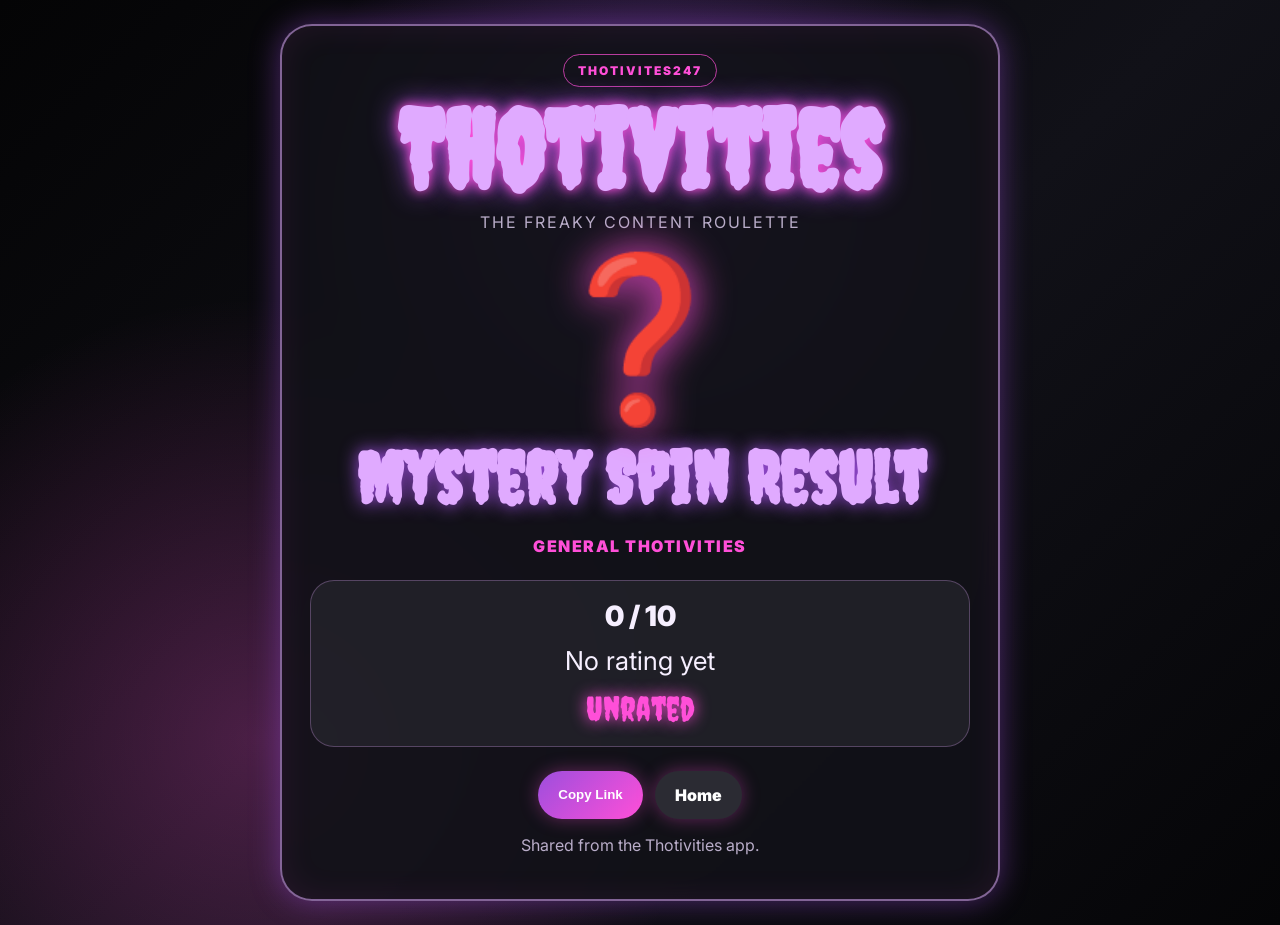
==== spin.html @ 8af291e5 "Add Thotivites247 share site" ====
<!DOCTYPE html>
<html lang="en">
<head>
  <meta charset="UTF-8" />
  <meta name="viewport" content="width=device-width, initial-scale=1.0" />
  <title>Thotivities Spin Result</title>
  <link rel="stylesheet" href="style.css" />
</head>
<body>
  <main class="page">
    <section class="result-card">
      <div class="badge">THOTIVITES247</div>
      <h1>Thotivities</h1>
      <p class="tagline">The Freaky Content Roulette</p>

      <div id="symbol" class="symbol">❓</div>

      <h2 id="title">Mystery Spin Result</h2>
      <p id="category" class="category">GENERAL THOTIVITIES</p>

      <div class="rating-box">
        <div id="ratingNumber" class="rating-number">0 / 10</div>
        <div id="eggplants" class="eggplants"></div>
        <div id="ratingLabel" class="rating-label">Unrated</div>
      </div>

      <p id="notes" class="notes"></p>

      <div class="actions">
        <button onclick="copyLink()">Copy Link</button>
        <a class="button secondary" href="index.html">Home</a>
      </div>

      <p class="footer">Shared from the Thotivities app.</p>
    </section>
  </main>

  <script>
    const params = new URLSearchParams(window.location.search);

    const symbol = params.get("symbol") || "❓";
    const title = params.get("title") || "Mystery Spin Result";
    const category = params.get("category") || "GENERAL THOTIVITIES";
    const rating = Math.max(0, Math.min(10, parseInt(params.get("rating") || "0", 10)));
    const notes = params.get("notes") || "";

    const labels = {
      1: "Sucks Dino Dick",
      2: "Booty Cheeks",
      3: "Kinda Mid",
      4: "Warm Up",
      5: "Decent",
      6: "Spicy",
      7: "Dangerously Fun",
      8: "Elite Chaos",
      9: "Legendary",
      10: "Certified Thotivity"
    };

    document.getElementById("symbol").textContent = symbol;
    document.getElementById("title").textContent = title;
    document.getElementById("category").textContent = category;
    document.getElementById("ratingNumber").textContent = rating + " / 10";
    document.getElementById("eggplants").textContent = rating > 0 ? "🍆".repeat(rating) : "No rating yet";
    document.getElementById("ratingLabel").textContent = labels[rating] || "Unrated";
    document.getElementById("notes").textContent = notes;

    function copyLink() {
      navigator.clipboard.writeText(window.location.href).then(() => {
        alert("Spin link copied!");
      });
    }
  </script>
</body>
</html>
---- style.css ----
@import url('https://fonts.googleapis.com/css2?family=Creepster&family=Inter:wght@400;700;900&display=swap');

:root {
  --black: #07070a;
  --panel: #121218;
  --gray: #2b2b33;
  --purple: #9d4edd;
  --purple-light: #e0aaff;
  --pink: #ff4fd8;
  --text: #f6efff;
  --muted: #b9adc9;
}

* { box-sizing: border-box; }

body {
  margin: 0;
  min-height: 100vh;
  font-family: Inter, system-ui, sans-serif;
  color: var(--text);
  background:
    radial-gradient(circle at 50% 20%, rgba(157, 78, 221, 0.4), transparent 35%),
    radial-gradient(circle at 20% 80%, rgba(255, 79, 216, 0.25), transparent 35%),
    linear-gradient(135deg, #040405, #111118 55%, #050507);
}

.page {
  min-height: 100vh;
  display: grid;
  place-items: center;
  padding: 24px;
}

.hero-card,
.result-card {
  width: min(720px, 100%);
  padding: 28px;
  text-align: center;
  background: rgba(18, 18, 24, 0.92);
  border: 2px solid rgba(224, 170, 255, 0.55);
  border-radius: 32px;
  box-shadow: 0 0 30px rgba(157, 78, 221, 0.45),
              inset 0 0 35px rgba(255, 79, 216, 0.08);
  backdrop-filter: blur(12px);
}

.badge {
  display: inline-block;
  padding: 8px 14px;
  border: 1px solid rgba(255, 79, 216, 0.7);
  border-radius: 999px;
  color: var(--pink);
  font-size: 12px;
  font-weight: 900;
  letter-spacing: 2px;
}

h1 {
  margin: 12px 0 0;
  font-family: Creepster, cursive;
  font-size: clamp(56px, 12vw, 108px);
  line-height: 0.95;
  color: var(--purple-light);
  text-shadow: 0 0 12px var(--pink), 0 0 28px var(--purple);
}

.tagline {
  margin: 10px 0 24px;
  color: var(--muted);
  letter-spacing: 2px;
  text-transform: uppercase;
}

.description, .notes, .footer { color: var(--muted); }

.wheel-logo {
  width: 240px;
  height: 240px;
  margin: 22px auto;
  border-radius: 50%;
  display: grid;
  place-items: center;
  background: conic-gradient(from 0deg, #9d4edd, #2b2b33, #ff4fd8, #3c096c, #7b2cbf, #16161c, #9d4edd);
  border: 5px solid var(--purple-light);
  box-shadow: 0 0 35px rgba(255, 79, 216, 0.55);
}

.wheel-ring {
  width: 125px;
  height: 125px;
  border-radius: 50%;
  background: var(--black);
  display: grid;
  grid-template-columns: repeat(3, 1fr);
  place-items: center;
  font-size: 28px;
  border: 3px solid var(--pink);
}

.symbol {
  font-size: clamp(76px, 22vw, 160px);
  line-height: 1;
  margin: 20px 0;
  filter: drop-shadow(0 0 20px var(--pink));
}

h2 {
  margin: 0;
  font-family: Creepster, cursive;
  font-size: clamp(40px, 9vw, 72px);
  color: var(--purple-light);
  text-shadow: 0 0 18px var(--purple);
}

.category {
  color: var(--pink);
  font-weight: 900;
  letter-spacing: 1.5px;
}

.rating-box {
  margin: 24px auto;
  padding: 18px;
  border-radius: 24px;
  background: rgba(43, 43, 51, 0.58);
  border: 1px solid rgba(224, 170, 255, 0.28);
}

.rating-number { font-size: 28px; font-weight: 900; }

.eggplants {
  margin: 10px 0;
  font-size: 26px;
  line-height: 1.4;
  overflow-wrap: anywhere;
}

.rating-label {
  font-family: Creepster, cursive;
  font-size: 34px;
  color: var(--pink);
  text-shadow: 0 0 16px var(--pink);
}

.actions {
  margin-top: 20px;
  display: flex;
  gap: 12px;
  justify-content: center;
  flex-wrap: wrap;
}

button, .button {
  appearance: none;
  border: none;
  cursor: pointer;
  text-decoration: none;
  padding: 14px 20px;
  border-radius: 999px;
  color: white;
  font-weight: 900;
  background: linear-gradient(135deg, var(--purple), var(--pink));
  box-shadow: 0 0 18px rgba(255, 79, 216, 0.35);
}

.secondary { background: var(--gray); }
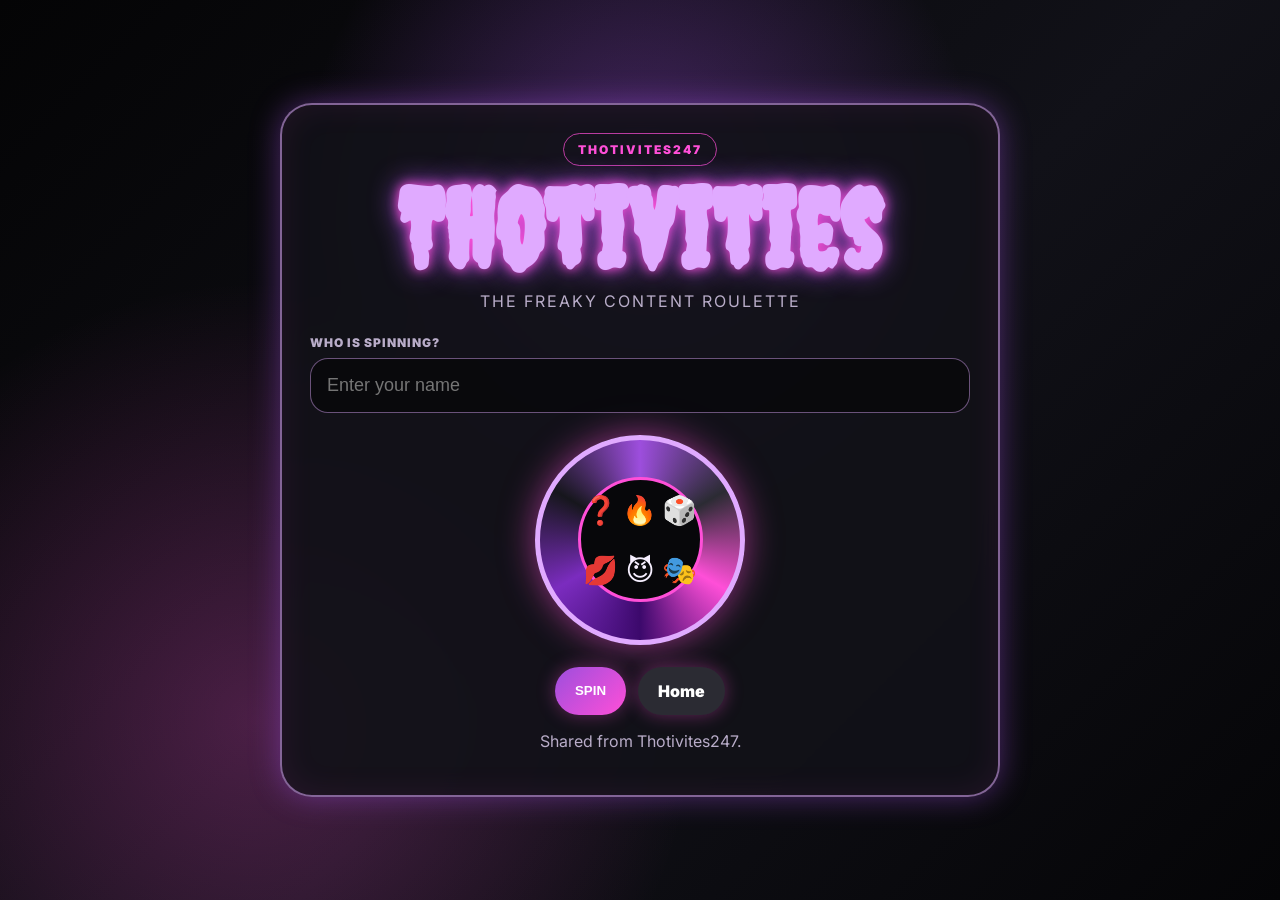
==== commit afc1fd42: "Add web spin with name reveal" ====
--- a/spin.html
+++ b/spin.html
@@ -3,7 +3,7 @@
 <head>
   <meta charset="UTF-8" />
   <meta name="viewport" content="width=device-width, initial-scale=1.0" />
-  <title>Thotivities Spin Result</title>
+  <title>Spin | Thotivites247</title>
   <link rel="stylesheet" href="style.css" />
 </head>
 <body>
@@ -13,63 +13,161 @@
       <h1>Thotivities</h1>
       <p class="tagline">The Freaky Content Roulette</p>
 
-      <div id="symbol" class="symbol">❓</div>
-
-      <h2 id="title">Mystery Spin Result</h2>
-      <p id="category" class="category">GENERAL THOTIVITIES</p>
-
-      <div class="rating-box">
-        <div id="ratingNumber" class="rating-number">0 / 10</div>
-        <div id="eggplants" class="eggplants"></div>
-        <div id="ratingLabel" class="rating-label">Unrated</div>
+      <div class="form-box" id="nameBox">
+        <label for="spinnerName">Who is spinning?</label>
+        <input id="spinnerName" type="text" maxlength="32" placeholder="Enter your name" />
       </div>
 
-      <p id="notes" class="notes"></p>
+      <div class="wheel-logo small-wheel" id="wheel">
+        <div class="wheel-ring">
+          <span>❓</span><span>🔥</span><span>🎲</span>
+          <span>💋</span><span>😈</span><span>🎭</span>
+        </div>
+      </div>
 
-      <div class="actions">
-        <button onclick="copyLink()">Copy Link</button>
+      <div id="mysteryArea" class="mystery-area hidden">
+        <p class="small-label">Mystery symbol landed on</p>
+        <div id="symbol" class="symbol">❓</div>
+        <button onclick="revealResult()">Reveal Choice</button>
+      </div>
+
+      <div id="resultArea" class="hidden">
+        <p id="nameLine" class="name-line">Someone spun:</p>
+        <h2 id="title">Mystery Spin Result</h2>
+        <p id="category" class="category">GENERAL THOTIVITIES</p>
+        <div class="rating-box">
+          <div class="rating-number">Shareable Spin</div>
+          <div id="resultText" class="notes"></div>
+        </div>
+        <div class="actions">
+          <button onclick="shareResult()">Share Result</button>
+          <button onclick="copyResult()">Copy Result</button>
+          <button class="secondary-btn" onclick="resetSpin()">Spin Again</button>
+        </div>
+      </div>
+
+      <div id="startArea" class="actions">
+        <button onclick="spinWheel()">SPIN</button>
         <a class="button secondary" href="index.html">Home</a>
       </div>
 
-      <p class="footer">Shared from the Thotivities app.</p>
+      <p class="footer">Shared from Thotivites247.</p>
     </section>
   </main>
 
   <script>
-    const params = new URLSearchParams(window.location.search);
+    const thotivities = [
+      { symbol: "🔥", title: "Dance Break Challenge", category: "DANCE CHALLENGE" },
+      { symbol: "🎲", title: "Mystery Content Prompt", category: "VIDEO CHALLENGE" },
+      { symbol: "💋", title: "Compliment Battle", category: "THOT ADVENTURE" },
+      { symbol: "😈", title: "Truth or Dare Roulette", category: "GENERAL THOTIVITIES" },
+      { symbol: "🎭", title: "Create a 15 Second Mystery Reaction", category: "VIDEO CHALLENGE" },
+      { symbol: "👑", title: "Certified Thotivity Free Choice", category: "CERTIFIED THOTIVITY" },
+      { symbol: "⚡", title: "Quick Chaos Challenge", category: "GENERAL THOTIVITIES" },
+      { symbol: "📸", title: "Make a Thumbnail Pose Challenge", category: "VIDEO CHALLENGE" }
+    ];
 
-    const symbol = params.get("symbol") || "❓";
-    const title = params.get("title") || "Mystery Spin Result";
-    const category = params.get("category") || "GENERAL THOTIVITIES";
-    const rating = Math.max(0, Math.min(10, parseInt(params.get("rating") || "0", 10)));
-    const notes = params.get("notes") || "";
+    let currentSpin = null;
 
-    const labels = {
-      1: "Sucks Dino Dick",
-      2: "Booty Cheeks",
-      3: "Kinda Mid",
-      4: "Warm Up",
-      5: "Decent",
-      6: "Spicy",
-      7: "Dangerously Fun",
-      8: "Elite Chaos",
-      9: "Legendary",
-      10: "Certified Thotivity"
-    };
+    function cleanName(value) {
+      const cleaned = String(value || "").trim();
+      return cleaned.length ? cleaned : "Someone";
+    }
 
-    document.getElementById("symbol").textContent = symbol;
-    document.getElementById("title").textContent = title;
-    document.getElementById("category").textContent = category;
-    document.getElementById("ratingNumber").textContent = rating + " / 10";
-    document.getElementById("eggplants").textContent = rating > 0 ? "🍆".repeat(rating) : "No rating yet";
-    document.getElementById("ratingLabel").textContent = labels[rating] || "Unrated";
-    document.getElementById("notes").textContent = notes;
+    function spinWheel() {
+      const wheel = document.getElementById("wheel");
+      document.getElementById("startArea").classList.add("hidden");
+      document.getElementById("resultArea").classList.add("hidden");
+      document.getElementById("mysteryArea").classList.add("hidden");
 
-    function copyLink() {
-      navigator.clipboard.writeText(window.location.href).then(() => {
-        alert("Spin link copied!");
-      });
+      wheel.classList.remove("spin-animation");
+      void wheel.offsetWidth;
+      wheel.classList.add("spin-animation");
+
+      setTimeout(() => {
+        const choice = thotivities[Math.floor(Math.random() * thotivities.length)];
+        currentSpin = {
+          name: cleanName(document.getElementById("spinnerName").value),
+          ...choice
+        };
+
+        document.getElementById("symbol").textContent = currentSpin.symbol;
+        document.getElementById("mysteryArea").classList.remove("hidden");
+      }, 1600);
     }
+
+    function revealResult() {
+      if (!currentSpin) return;
+
+      document.getElementById("mysteryArea").classList.add("hidden");
+      document.getElementById("resultArea").classList.remove("hidden");
+      document.getElementById("nameBox").classList.add("hidden");
+
+      document.getElementById("nameLine").textContent = currentSpin.name + " spun:";
+      document.getElementById("title").textContent = currentSpin.symbol + " " + currentSpin.title;
+      document.getElementById("category").textContent = currentSpin.category;
+
+      const text = currentSpin.name + " spun " + currentSpin.symbol + " " +
+        currentSpin.title + " on Thotivites247. Category: " + currentSpin.category;
+
+      document.getElementById("resultText").textContent = text;
+
+      const url = new URL(window.location.href);
+      url.searchParams.set("name", currentSpin.name);
+      url.searchParams.set("symbol", currentSpin.symbol);
+      url.searchParams.set("title", currentSpin.title);
+      url.searchParams.set("category", currentSpin.category);
+      window.history.replaceState({}, "", url);
+    }
+
+    function loadFromLink() {
+      const params = new URLSearchParams(window.location.search);
+      const title = params.get("title");
+      if (!title) return;
+
+      currentSpin = {
+        name: cleanName(params.get("name") || ""),
+        symbol: params.get("symbol") || "❓",
+        title: title,
+        category: params.get("category") || "GENERAL THOTIVITIES"
+      };
+
+      document.getElementById("startArea").classList.add("hidden");
+      revealResult();
+    }
+
+    async function shareResult() {
+      if (!currentSpin) return;
+      const text = document.getElementById("resultText").textContent;
+      const url = window.location.href;
+
+      if (navigator.share) {
+        await navigator.share({ title: "Thotivites247 Spin", text: text, url: url });
+      } else {
+        await navigator.clipboard.writeText(text + "\n" + url);
+        alert("Result copied!");
+      }
+    }
+
+    async function copyResult() {
+      if (!currentSpin) return;
+      const text = document.getElementById("resultText").textContent + "\n" + window.location.href;
+      await navigator.clipboard.writeText(text);
+      alert("Result copied!");
+    }
+
+    function resetSpin() {
+      currentSpin = null;
+      document.getElementById("mysteryArea").classList.add("hidden");
+      document.getElementById("resultArea").classList.add("hidden");
+      document.getElementById("startArea").classList.remove("hidden");
+      document.getElementById("nameBox").classList.remove("hidden");
+      const url = new URL(window.location.href);
+      url.search = "";
+      window.history.replaceState({}, "", url);
+    }
+
+    loadFromLink();
   </script>
 </body>
 </html>
--- a/style.css
+++ b/style.css
@@ -31,16 +31,14 @@
   padding: 24px;
 }
 
-.hero-card,
-.result-card {
+.hero-card, .result-card {
   width: min(720px, 100%);
   padding: 28px;
   text-align: center;
   background: rgba(18, 18, 24, 0.92);
   border: 2px solid rgba(224, 170, 255, 0.55);
   border-radius: 32px;
-  box-shadow: 0 0 30px rgba(157, 78, 221, 0.45),
-              inset 0 0 35px rgba(255, 79, 216, 0.08);
+  box-shadow: 0 0 30px rgba(157, 78, 221, 0.45), inset 0 0 35px rgba(255, 79, 216, 0.08);
   backdrop-filter: blur(12px);
 }
 
@@ -73,6 +71,34 @@
 
 .description, .notes, .footer { color: var(--muted); }
 
+.form-box { margin: 16px auto 18px; text-align: left; }
+
+label {
+  display: block;
+  margin-bottom: 8px;
+  color: var(--muted);
+  font-weight: 900;
+  letter-spacing: 1px;
+  text-transform: uppercase;
+  font-size: 12px;
+}
+
+input {
+  width: 100%;
+  padding: 16px;
+  border-radius: 18px;
+  border: 1px solid rgba(224, 170, 255, 0.45);
+  background: rgba(7, 7, 10, 0.75);
+  color: var(--text);
+  font-size: 18px;
+  outline: none;
+}
+
+input:focus {
+  border-color: var(--pink);
+  box-shadow: 0 0 18px rgba(255, 79, 216, 0.3);
+}
+
 .wheel-logo {
   width: 240px;
   height: 240px;
@@ -84,6 +110,8 @@
   border: 5px solid var(--purple-light);
   box-shadow: 0 0 35px rgba(255, 79, 216, 0.55);
 }
+
+.small-wheel { width: 210px; height: 210px; }
 
 .wheel-ring {
   width: 125px;
@@ -97,12 +125,31 @@
   border: 3px solid var(--pink);
 }
 
+.spin-animation { animation: spin 1.6s cubic-bezier(.12,.72,.22,1) forwards; }
+
+@keyframes spin {
+  from { transform: rotate(0deg); }
+  to { transform: rotate(1620deg); }
+}
+
+.hidden { display: none !important; }
+
+.small-label {
+  color: var(--muted);
+  text-transform: uppercase;
+  letter-spacing: 1.5px;
+  font-size: 12px;
+  font-weight: 900;
+}
+
 .symbol {
-  font-size: clamp(76px, 22vw, 160px);
+  font-size: clamp(76px, 22vw, 150px);
   line-height: 1;
-  margin: 20px 0;
+  margin: 10px 0 20px;
   filter: drop-shadow(0 0 20px var(--pink));
 }
+
+.name-line { color: var(--pink); font-weight: 900; font-size: 18px; }
 
 h2 {
   margin: 0;
@@ -112,11 +159,7 @@
   text-shadow: 0 0 18px var(--purple);
 }
 
-.category {
-  color: var(--pink);
-  font-weight: 900;
-  letter-spacing: 1.5px;
-}
+.category { color: var(--pink); font-weight: 900; letter-spacing: 1.5px; }
 
 .rating-box {
   margin: 24px auto;
@@ -126,21 +169,7 @@
   border: 1px solid rgba(224, 170, 255, 0.28);
 }
 
-.rating-number { font-size: 28px; font-weight: 900; }
-
-.eggplants {
-  margin: 10px 0;
-  font-size: 26px;
-  line-height: 1.4;
-  overflow-wrap: anywhere;
-}
-
-.rating-label {
-  font-family: Creepster, cursive;
-  font-size: 34px;
-  color: var(--pink);
-  text-shadow: 0 0 16px var(--pink);
-}
+.rating-number { font-size: 24px; font-weight: 900; }
 
 .actions {
   margin-top: 20px;
@@ -150,7 +179,7 @@
   flex-wrap: wrap;
 }
 
-button, .button {
+button, .button, .secondary-btn {
   appearance: none;
   border: none;
   cursor: pointer;
@@ -163,4 +192,4 @@
   box-shadow: 0 0 18px rgba(255, 79, 216, 0.35);
 }
 
-.secondary { background: var(--gray); }
+.secondary, .secondary-btn { background: var(--gray); }
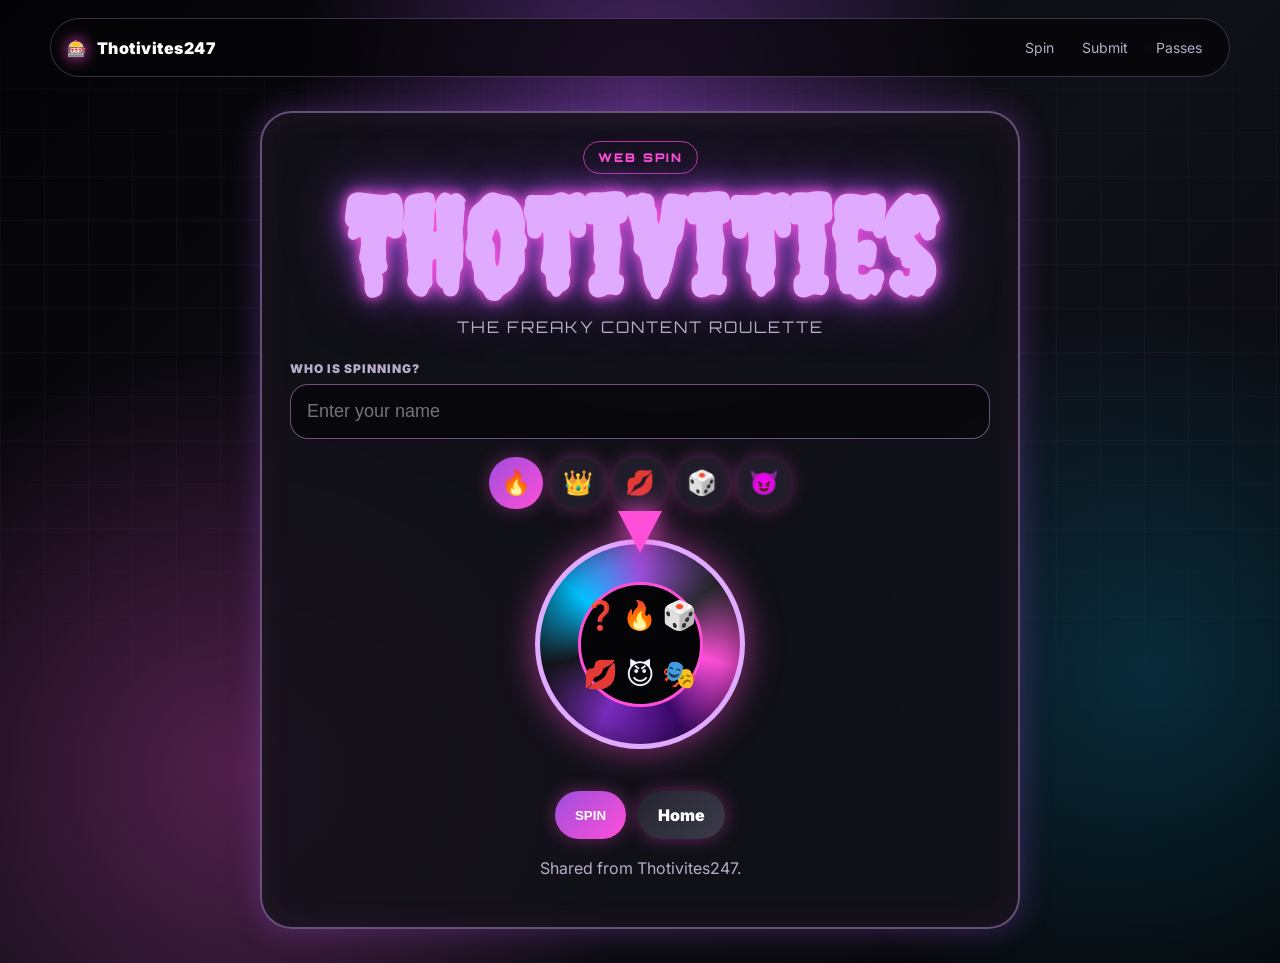
==== commit 2c6c256d: "Upgrade Thotivites247 web experience" ====
--- a/spin.html
+++ b/spin.html
@@ -7,38 +7,50 @@
   <link rel="stylesheet" href="style.css" />
 </head>
 <body>
+  <header class="site-header">
+    <a class="brand" href="index.html"><span class="brand-mark">🎰</span><span>Thotivites247</span></a>
+    <nav><a href="spin.html">Spin</a><a href="submit.html">Submit</a><a href="passes.html">Passes</a></nav>
+  </header>
+
   <main class="page">
     <section class="result-card">
-      <div class="badge">THOTIVITES247</div>
+      <div class="badge">WEB SPIN</div>
       <h1>Thotivities</h1>
       <p class="tagline">The Freaky Content Roulette</p>
+
+      <div class="spin-limit hidden" id="spinLimitBox"><strong id="spinLimitText">Spin pass active</strong></div>
 
       <div class="form-box" id="nameBox">
         <label for="spinnerName">Who is spinning?</label>
         <input id="spinnerName" type="text" maxlength="32" placeholder="Enter your name" />
       </div>
 
-      <div class="wheel-logo small-wheel" id="wheel">
-        <div class="wheel-ring">
-          <span>❓</span><span>🔥</span><span>🎲</span>
-          <span>💋</span><span>😈</span><span>🎭</span>
+      <div class="avatar-picker" id="avatarPicker">
+        <button class="avatar active" data-avatar="🔥">🔥</button>
+        <button class="avatar" data-avatar="👑">👑</button>
+        <button class="avatar" data-avatar="💋">💋</button>
+        <button class="avatar" data-avatar="🎲">🎲</button>
+        <button class="avatar" data-avatar="😈">😈</button>
+      </div>
+
+      <div class="wheel-shell">
+        <div class="pointer"></div>
+        <div class="wheel-logo small-wheel" id="wheel">
+          <div class="wheel-ring"><span>❓</span><span>🔥</span><span>🎲</span><span>💋</span><span>😈</span><span>🎭</span></div>
         </div>
       </div>
 
       <div id="mysteryArea" class="mystery-area hidden">
         <p class="small-label">Mystery symbol landed on</p>
         <div id="symbol" class="symbol">❓</div>
-        <button onclick="revealResult()">Reveal Choice</button>
+        <button onclick="revealResult()">Reveal Destiny</button>
       </div>
 
       <div id="resultArea" class="hidden">
         <p id="nameLine" class="name-line">Someone spun:</p>
         <h2 id="title">Mystery Spin Result</h2>
         <p id="category" class="category">GENERAL THOTIVITIES</p>
-        <div class="rating-box">
-          <div class="rating-number">Shareable Spin</div>
-          <div id="resultText" class="notes"></div>
-        </div>
+        <div class="share-card"><p id="resultText"></p><p class="hashtag">#thotivities #Thotivites247</p></div>
         <div class="actions">
           <button onclick="shareResult()">Share Result</button>
           <button onclick="copyResult()">Copy Result</button>
@@ -54,120 +66,6 @@
       <p class="footer">Shared from Thotivites247.</p>
     </section>
   </main>
-
-  <script>
-    const thotivities = [
-      { symbol: "🔥", title: "Dance Break Challenge", category: "DANCE CHALLENGE" },
-      { symbol: "🎲", title: "Mystery Content Prompt", category: "VIDEO CHALLENGE" },
-      { symbol: "💋", title: "Compliment Battle", category: "THOT ADVENTURE" },
-      { symbol: "😈", title: "Truth or Dare Roulette", category: "GENERAL THOTIVITIES" },
-      { symbol: "🎭", title: "Create a 15 Second Mystery Reaction", category: "VIDEO CHALLENGE" },
-      { symbol: "👑", title: "Certified Thotivity Free Choice", category: "CERTIFIED THOTIVITY" },
-      { symbol: "⚡", title: "Quick Chaos Challenge", category: "GENERAL THOTIVITIES" },
-      { symbol: "📸", title: "Make a Thumbnail Pose Challenge", category: "VIDEO CHALLENGE" }
-    ];
-
-    let currentSpin = null;
-
-    function cleanName(value) {
-      const cleaned = String(value || "").trim();
-      return cleaned.length ? cleaned : "Someone";
-    }
-
-    function spinWheel() {
-      const wheel = document.getElementById("wheel");
-      document.getElementById("startArea").classList.add("hidden");
-      document.getElementById("resultArea").classList.add("hidden");
-      document.getElementById("mysteryArea").classList.add("hidden");
-
-      wheel.classList.remove("spin-animation");
-      void wheel.offsetWidth;
-      wheel.classList.add("spin-animation");
-
-      setTimeout(() => {
-        const choice = thotivities[Math.floor(Math.random() * thotivities.length)];
-        currentSpin = {
-          name: cleanName(document.getElementById("spinnerName").value),
-          ...choice
-        };
-
-        document.getElementById("symbol").textContent = currentSpin.symbol;
-        document.getElementById("mysteryArea").classList.remove("hidden");
-      }, 1600);
-    }
-
-    function revealResult() {
-      if (!currentSpin) return;
-
-      document.getElementById("mysteryArea").classList.add("hidden");
-      document.getElementById("resultArea").classList.remove("hidden");
-      document.getElementById("nameBox").classList.add("hidden");
-
-      document.getElementById("nameLine").textContent = currentSpin.name + " spun:";
-      document.getElementById("title").textContent = currentSpin.symbol + " " + currentSpin.title;
-      document.getElementById("category").textContent = currentSpin.category;
-
-      const text = currentSpin.name + " spun " + currentSpin.symbol + " " +
-        currentSpin.title + " on Thotivites247. Category: " + currentSpin.category;
-
-      document.getElementById("resultText").textContent = text;
-
-      const url = new URL(window.location.href);
-      url.searchParams.set("name", currentSpin.name);
-      url.searchParams.set("symbol", currentSpin.symbol);
-      url.searchParams.set("title", currentSpin.title);
-      url.searchParams.set("category", currentSpin.category);
-      window.history.replaceState({}, "", url);
-    }
-
-    function loadFromLink() {
-      const params = new URLSearchParams(window.location.search);
-      const title = params.get("title");
-      if (!title) return;
-
-      currentSpin = {
-        name: cleanName(params.get("name") || ""),
-        symbol: params.get("symbol") || "❓",
-        title: title,
-        category: params.get("category") || "GENERAL THOTIVITIES"
-      };
-
-      document.getElementById("startArea").classList.add("hidden");
-      revealResult();
-    }
-
-    async function shareResult() {
-      if (!currentSpin) return;
-      const text = document.getElementById("resultText").textContent;
-      const url = window.location.href;
-
-      if (navigator.share) {
-        await navigator.share({ title: "Thotivites247 Spin", text: text, url: url });
-      } else {
-        await navigator.clipboard.writeText(text + "\n" + url);
-        alert("Result copied!");
-      }
-    }
-
-    async function copyResult() {
-      if (!currentSpin) return;
-      const text = document.getElementById("resultText").textContent + "\n" + window.location.href;
-      await navigator.clipboard.writeText(text);
-      alert("Result copied!");
-    }
-
-    function resetSpin() {
-      currentSpin = null;
-      document.getElementById("mysteryArea").classList.add("hidden");
-      document.getElementById("resultArea").classList.add("hidden");
-      document.getElementById("startArea").classList.remove("hidden");
-      document.getElementById("nameBox").classList.remove("hidden");
-      const url = new URL(window.location.href);
-      url.search = "";
-      window.history.replaceState({}, "", url);
-    }
-
-    loadFromLink();
-  </script>
+  <script src="site.js"></script>
 </body>
 </html>
--- a/style.css
+++ b/style.css
@@ -1,195 +1,69 @@
-@import url('https://fonts.googleapis.com/css2?family=Creepster&family=Inter:wght@400;700;900&display=swap');
+@import url('https://fonts.googleapis.com/css2?family=Creepster&family=Inter:wght@400;700;900&family=Orbitron:wght@500;700;900&display=swap');
 
-:root {
-  --black: #07070a;
-  --panel: #121218;
-  --gray: #2b2b33;
-  --purple: #9d4edd;
-  --purple-light: #e0aaff;
-  --pink: #ff4fd8;
-  --text: #f6efff;
-  --muted: #b9adc9;
-}
-
-* { box-sizing: border-box; }
-
-body {
-  margin: 0;
-  min-height: 100vh;
-  font-family: Inter, system-ui, sans-serif;
-  color: var(--text);
-  background:
-    radial-gradient(circle at 50% 20%, rgba(157, 78, 221, 0.4), transparent 35%),
-    radial-gradient(circle at 20% 80%, rgba(255, 79, 216, 0.25), transparent 35%),
-    linear-gradient(135deg, #040405, #111118 55%, #050507);
-}
-
-.page {
-  min-height: 100vh;
-  display: grid;
-  place-items: center;
-  padding: 24px;
-}
-
-.hero-card, .result-card {
-  width: min(720px, 100%);
-  padding: 28px;
-  text-align: center;
-  background: rgba(18, 18, 24, 0.92);
-  border: 2px solid rgba(224, 170, 255, 0.55);
-  border-radius: 32px;
-  box-shadow: 0 0 30px rgba(157, 78, 221, 0.45), inset 0 0 35px rgba(255, 79, 216, 0.08);
-  backdrop-filter: blur(12px);
-}
-
-.badge {
-  display: inline-block;
-  padding: 8px 14px;
-  border: 1px solid rgba(255, 79, 216, 0.7);
-  border-radius: 999px;
-  color: var(--pink);
-  font-size: 12px;
-  font-weight: 900;
-  letter-spacing: 2px;
-}
-
-h1 {
-  margin: 12px 0 0;
-  font-family: Creepster, cursive;
-  font-size: clamp(56px, 12vw, 108px);
-  line-height: 0.95;
-  color: var(--purple-light);
-  text-shadow: 0 0 12px var(--pink), 0 0 28px var(--purple);
-}
-
-.tagline {
-  margin: 10px 0 24px;
-  color: var(--muted);
-  letter-spacing: 2px;
-  text-transform: uppercase;
-}
-
-.description, .notes, .footer { color: var(--muted); }
-
-.form-box { margin: 16px auto 18px; text-align: left; }
-
-label {
-  display: block;
-  margin-bottom: 8px;
-  color: var(--muted);
-  font-weight: 900;
-  letter-spacing: 1px;
-  text-transform: uppercase;
-  font-size: 12px;
-}
-
-input {
-  width: 100%;
-  padding: 16px;
-  border-radius: 18px;
-  border: 1px solid rgba(224, 170, 255, 0.45);
-  background: rgba(7, 7, 10, 0.75);
-  color: var(--text);
-  font-size: 18px;
-  outline: none;
-}
-
-input:focus {
-  border-color: var(--pink);
-  box-shadow: 0 0 18px rgba(255, 79, 216, 0.3);
-}
-
-.wheel-logo {
-  width: 240px;
-  height: 240px;
-  margin: 22px auto;
-  border-radius: 50%;
-  display: grid;
-  place-items: center;
-  background: conic-gradient(from 0deg, #9d4edd, #2b2b33, #ff4fd8, #3c096c, #7b2cbf, #16161c, #9d4edd);
-  border: 5px solid var(--purple-light);
-  box-shadow: 0 0 35px rgba(255, 79, 216, 0.55);
-}
-
-.small-wheel { width: 210px; height: 210px; }
-
-.wheel-ring {
-  width: 125px;
-  height: 125px;
-  border-radius: 50%;
-  background: var(--black);
-  display: grid;
-  grid-template-columns: repeat(3, 1fr);
-  place-items: center;
-  font-size: 28px;
-  border: 3px solid var(--pink);
-}
-
-.spin-animation { animation: spin 1.6s cubic-bezier(.12,.72,.22,1) forwards; }
-
-@keyframes spin {
-  from { transform: rotate(0deg); }
-  to { transform: rotate(1620deg); }
-}
-
-.hidden { display: none !important; }
-
-.small-label {
-  color: var(--muted);
-  text-transform: uppercase;
-  letter-spacing: 1.5px;
-  font-size: 12px;
-  font-weight: 900;
-}
-
-.symbol {
-  font-size: clamp(76px, 22vw, 150px);
-  line-height: 1;
-  margin: 10px 0 20px;
-  filter: drop-shadow(0 0 20px var(--pink));
-}
-
-.name-line { color: var(--pink); font-weight: 900; font-size: 18px; }
-
-h2 {
-  margin: 0;
-  font-family: Creepster, cursive;
-  font-size: clamp(40px, 9vw, 72px);
-  color: var(--purple-light);
-  text-shadow: 0 0 18px var(--purple);
-}
-
-.category { color: var(--pink); font-weight: 900; letter-spacing: 1.5px; }
-
-.rating-box {
-  margin: 24px auto;
-  padding: 18px;
-  border-radius: 24px;
-  background: rgba(43, 43, 51, 0.58);
-  border: 1px solid rgba(224, 170, 255, 0.28);
-}
-
-.rating-number { font-size: 24px; font-weight: 900; }
-
-.actions {
-  margin-top: 20px;
-  display: flex;
-  gap: 12px;
-  justify-content: center;
-  flex-wrap: wrap;
-}
-
-button, .button, .secondary-btn {
-  appearance: none;
-  border: none;
-  cursor: pointer;
-  text-decoration: none;
-  padding: 14px 20px;
-  border-radius: 999px;
-  color: white;
-  font-weight: 900;
-  background: linear-gradient(135deg, var(--purple), var(--pink));
-  box-shadow: 0 0 18px rgba(255, 79, 216, 0.35);
-}
-
-.secondary, .secondary-btn { background: var(--gray); }
+:root { --black:#050507; --panel:#121218; --gray:#2b2b33; --purple:#9d4edd; --purple-light:#e0aaff; --pink:#ff4fd8; --blue:#00c2ff; --text:#f6efff; --muted:#b9adc9; --glass:rgba(18,18,24,.88); }
+* { box-sizing:border-box; }
+html { scroll-behavior:smooth; }
+body { margin:0; min-height:100vh; font-family:Inter,system-ui,sans-serif; color:var(--text); overflow-x:hidden; background:radial-gradient(circle at 50% 10%,rgba(157,78,221,.42),transparent 32%),radial-gradient(circle at 18% 80%,rgba(255,79,216,.28),transparent 32%),radial-gradient(circle at 90% 70%,rgba(0,194,255,.18),transparent 28%),linear-gradient(135deg,#030305,#101018 55%,#050507); }
+body::before { content:""; position:fixed; inset:0; pointer-events:none; background-image:linear-gradient(rgba(224,170,255,.05) 1px,transparent 1px),linear-gradient(90deg,rgba(224,170,255,.05) 1px,transparent 1px); background-size:44px 44px; mask-image:linear-gradient(to bottom,transparent,black 25%,transparent 95%); }
+.site-header { width:min(1180px,calc(100% - 32px)); margin:18px auto 0; padding:12px 16px; border:1px solid rgba(224,170,255,.25); border-radius:999px; background:rgba(5,5,7,.68); backdrop-filter:blur(14px); display:flex; align-items:center; justify-content:space-between; gap:12px; position:sticky; top:12px; z-index:20; }
+.brand { display:flex; align-items:center; gap:9px; color:white; text-decoration:none; font-weight:900; letter-spacing:.5px; }
+.brand-mark { filter:drop-shadow(0 0 8px var(--pink)); }
+nav { display:flex; gap:6px; }
+nav a { color:var(--muted); text-decoration:none; padding:8px 11px; border-radius:999px; font-size:14px; }
+nav a:hover { color:white; background:rgba(157,78,221,.22); }
+.page,.page-section { width:min(1180px,calc(100% - 32px)); margin:0 auto; }
+.page { min-height:calc(100vh - 90px); display:grid; place-items:center; padding:34px 0; }
+.hero { min-height:calc(100vh - 100px); display:grid; grid-template-columns:1.08fr .92fr; align-items:center; gap:40px; padding:62px 0; }
+.badge { display:inline-block; padding:8px 14px; border:1px solid rgba(255,79,216,.7); border-radius:999px; color:var(--pink); font-size:12px; font-weight:900; letter-spacing:2px; text-transform:uppercase; font-family:Orbitron,Inter,sans-serif; }
+h1 { margin:12px 0 0; font-family:Creepster,cursive; font-size:clamp(62px,12vw,132px); line-height:.92; color:var(--purple-light); text-shadow:0 0 12px var(--pink),0 0 28px var(--purple),0 0 60px rgba(157,78,221,.5); }
+h2,.section-title { font-family:Creepster,cursive; font-size:clamp(34px,6vw,68px); color:var(--purple-light); text-shadow:0 0 16px rgba(255,79,216,.5); margin:0 0 8px; }
+.tagline { margin:10px 0 24px; color:var(--muted); letter-spacing:2px; text-transform:uppercase; font-family:Orbitron,Inter,sans-serif; }
+.hero-text,.description,.notes,.footer,.muted { color:var(--muted); line-height:1.7; }
+.hero-actions,.actions { margin-top:20px; display:flex; gap:12px; flex-wrap:wrap; justify-content:center; }
+.hero-actions { justify-content:flex-start; }
+button,.button,.secondary-btn { appearance:none; border:none; cursor:pointer; text-decoration:none; padding:14px 20px; border-radius:999px; color:white; font-weight:900; background:linear-gradient(135deg,var(--purple),var(--pink)); box-shadow:0 0 18px rgba(255,79,216,.35); transition:transform .18s ease,box-shadow .18s ease; }
+button:hover,.button:hover,.secondary-btn:hover { transform:translateY(-2px); box-shadow:0 0 28px rgba(255,79,216,.52); }
+.secondary,.secondary-btn { background:linear-gradient(135deg,#252532,#3b3b49); }
+.hero-wheel-card,.result-card,.hero-card,.glass-card,.stat-card { text-align:center; background:var(--glass); border:2px solid rgba(224,170,255,.42); border-radius:32px; box-shadow:0 0 30px rgba(157,78,221,.35),inset 0 0 35px rgba(255,79,216,.07); backdrop-filter:blur(12px); }
+.hero-wheel-card { padding:34px; position:relative; }
+.result-card,.hero-card { width:min(760px,100%); padding:28px; }
+.wheel-shell { position:relative; display:grid; place-items:center; margin:8px auto 0; }
+.pointer { width:0; height:0; border-left:22px solid transparent; border-right:22px solid transparent; border-top:42px solid var(--pink); filter:drop-shadow(0 0 14px var(--pink)); position:absolute; top:-6px; left:50%; z-index:4; transform:translateX(-50%); }
+.mega-wheel,.wheel-logo { border-radius:50%; display:grid; place-items:center; background:conic-gradient(from 0deg,#9d4edd,#2b2b33,#ff4fd8,#3c096c,#7b2cbf,#16161c,#00c2ff,#9d4edd); border:5px solid var(--purple-light); box-shadow:0 0 35px rgba(255,79,216,.55),inset 0 0 28px rgba(0,0,0,.45); }
+.mega-wheel { width:min(390px,80vw); height:min(390px,80vw); animation:slowSpin 22s linear infinite; position:relative; }
+.mega-wheel span { position:absolute; font-size:44px; filter:drop-shadow(0 0 8px black); }
+.mega-wheel span:nth-child(1){transform:translate(0,-135px)} .mega-wheel span:nth-child(2){transform:translate(120px,-62px)} .mega-wheel span:nth-child(3){transform:translate(120px,70px)} .mega-wheel span:nth-child(4){transform:translate(0,135px)} .mega-wheel span:nth-child(5){transform:translate(-120px,70px)} .mega-wheel span:nth-child(6){transform:translate(-120px,-62px)}
+@keyframes slowSpin { from{transform:rotate(0)} to{transform:rotate(360deg)} }
+.wheel-logo { width:240px; height:240px; margin:22px auto; }
+.small-wheel { width:210px; height:210px; }
+.wheel-ring { width:125px; height:125px; border-radius:50%; background:var(--black); display:grid; grid-template-columns:repeat(3,1fr); place-items:center; font-size:28px; border:3px solid var(--pink); }
+.spin-animation { animation:spin 1.6s cubic-bezier(.12,.72,.22,1) forwards; }
+@keyframes spin { from{transform:rotate(0deg)} to{transform:rotate(1620deg)} }
+.cards-grid,.stats-grid { display:grid; grid-template-columns:repeat(3,1fr); gap:18px; padding:28px 0; }
+.glass-card,.stat-card { padding:22px; }
+.card-icon { font-size:42px; margin-bottom:12px; }
+.split-section { padding:28px 0; display:grid; grid-template-columns:.85fr 1.15fr; gap:20px; align-items:center; }
+.challenge-list { display:flex; gap:10px; flex-wrap:wrap; }
+.challenge-pill { padding:12px 14px; background:rgba(224,170,255,.09); border:1px solid rgba(224,170,255,.22); border-radius:999px; }
+.stat-card strong { display:block; font-size:48px; color:var(--purple-light); font-family:Orbitron,Inter,sans-serif; }
+.form-box { margin:16px auto 18px; text-align:left; }
+label { display:block; margin-bottom:8px; color:var(--muted); font-weight:900; letter-spacing:1px; text-transform:uppercase; font-size:12px; }
+input,textarea,select { width:100%; padding:16px; border-radius:18px; border:1px solid rgba(224,170,255,.45); background:rgba(7,7,10,.75); color:var(--text); font-size:18px; outline:none; }
+textarea { resize:vertical; }
+input:focus,textarea:focus,select:focus { border-color:var(--pink); box-shadow:0 0 18px rgba(255,79,216,.3); }
+.avatar-picker,.pass-grid { display:flex; flex-wrap:wrap; gap:8px; justify-content:center; }
+.avatar { min-width:52px; padding:12px; font-size:24px; background:rgba(224,170,255,.08); }
+.avatar.active { background:linear-gradient(135deg,var(--purple),var(--pink)); }
+.spin-limit { padding:10px; border:1px solid rgba(0,194,255,.55); border-radius:16px; background:rgba(0,194,255,.08); }
+.hidden { display:none!important; }
+.small-label { color:var(--muted); text-transform:uppercase; letter-spacing:1.5px; font-size:12px; font-weight:900; }
+.symbol { font-size:clamp(76px,22vw,150px); line-height:1; margin:10px 0 20px; filter:drop-shadow(0 0 20px var(--pink)); }
+.name-line { color:var(--pink); font-weight:900; font-size:18px; }
+.category,.hashtag { color:var(--pink); font-weight:900; letter-spacing:1.5px; }
+.share-card { margin:24px auto; padding:18px; border-radius:24px; background:rgba(43,43,51,.58); border:1px solid rgba(224,170,255,.28); white-space:pre-wrap; }
+footer { text-align:center; padding:30px; color:var(--muted); }
+.symbol-cloud { position:fixed; inset:0; pointer-events:none; overflow:hidden; z-index:-1; }
+.symbol-cloud span { position:absolute; font-size:46px; opacity:.13; animation:floatSymbol 13s ease-in-out infinite; }
+.symbol-cloud span:nth-child(1){top:14%;left:9%;animation-delay:0s} .symbol-cloud span:nth-child(2){top:72%;left:12%;animation-delay:1s} .symbol-cloud span:nth-child(3){top:28%;right:10%;animation-delay:2s} .symbol-cloud span:nth-child(4){bottom:15%;right:18%;animation-delay:3s} .symbol-cloud span:nth-child(5){top:48%;left:48%;animation-delay:4s} .symbol-cloud span:nth-child(6){bottom:10%;left:52%;animation-delay:5s}
+@keyframes floatSymbol { 0%,100%{transform:translateY(0) rotate(-8deg)} 50%{transform:translateY(-28px) rotate(8deg)} }
+@media (max-width:820px){ .hero,.split-section,.cards-grid,.stats-grid{grid-template-columns:1fr} .hero-actions{justify-content:center} .hero-copy{text-align:center} .site-header{border-radius:24px;flex-direction:column} nav{flex-wrap:wrap;justify-content:center} }
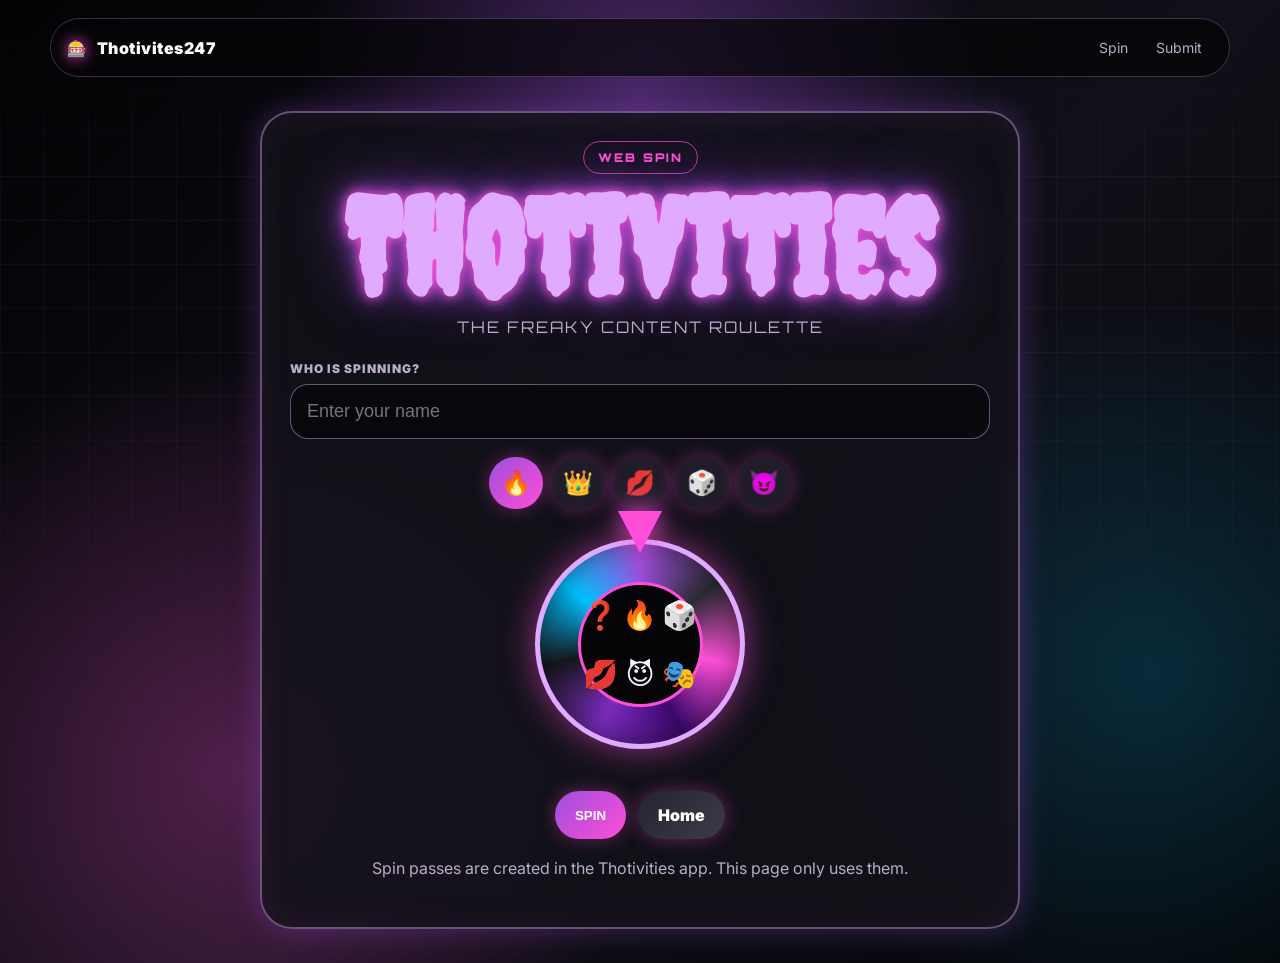
==== commit c633c9f5: "Make passes app-only and fix X prompt generator" ====
--- a/spin.html
+++ b/spin.html
@@ -3,13 +3,23 @@
 <head>
   <meta charset="UTF-8" />
   <meta name="viewport" content="width=device-width, initial-scale=1.0" />
+
   <title>Spin | Thotivites247</title>
+  <meta name="description" content="Spin the Thotivites247 web wheel and share the result." />
+
   <link rel="stylesheet" href="style.css" />
 </head>
 <body>
   <header class="site-header">
-    <a class="brand" href="index.html"><span class="brand-mark">🎰</span><span>Thotivites247</span></a>
-    <nav><a href="spin.html">Spin</a><a href="submit.html">Submit</a><a href="passes.html">Passes</a></nav>
+    <a class="brand" href="index.html">
+      <span class="brand-mark">🎰</span>
+      <span>Thotivites247</span>
+    </a>
+
+    <nav>
+      <a href="spin.html">Spin</a>
+      <a href="submit.html">Submit</a>
+    </nav>
   </header>
 
   <main class="page">
@@ -18,7 +28,9 @@
       <h1>Thotivities</h1>
       <p class="tagline">The Freaky Content Roulette</p>
 
-      <div class="spin-limit hidden" id="spinLimitBox"><strong id="spinLimitText">Spin pass active</strong></div>
+      <div class="spin-limit hidden" id="spinLimitBox">
+        <strong id="spinLimitText">Spin pass active</strong>
+      </div>
 
       <div class="form-box" id="nameBox">
         <label for="spinnerName">Who is spinning?</label>
@@ -36,7 +48,10 @@
       <div class="wheel-shell">
         <div class="pointer"></div>
         <div class="wheel-logo small-wheel" id="wheel">
-          <div class="wheel-ring"><span>❓</span><span>🔥</span><span>🎲</span><span>💋</span><span>😈</span><span>🎭</span></div>
+          <div class="wheel-ring">
+            <span>❓</span><span>🔥</span><span>🎲</span>
+            <span>💋</span><span>😈</span><span>🎭</span>
+          </div>
         </div>
       </div>
 
@@ -50,7 +65,12 @@
         <p id="nameLine" class="name-line">Someone spun:</p>
         <h2 id="title">Mystery Spin Result</h2>
         <p id="category" class="category">GENERAL THOTIVITIES</p>
-        <div class="share-card"><p id="resultText"></p><p class="hashtag">#thotivities #Thotivites247</p></div>
+
+        <div class="share-card">
+          <p id="resultText"></p>
+          <p class="hashtag">#thotivities #Thotivites247</p>
+        </div>
+
         <div class="actions">
           <button onclick="shareResult()">Share Result</button>
           <button onclick="copyResult()">Copy Result</button>
@@ -63,9 +83,10 @@
         <a class="button secondary" href="index.html">Home</a>
       </div>
 
-      <p class="footer">Shared from Thotivites247.</p>
+      <p class="footer">Spin passes are created in the Thotivities app. This page only uses them.</p>
     </section>
   </main>
+
   <script src="site.js"></script>
 </body>
 </html>
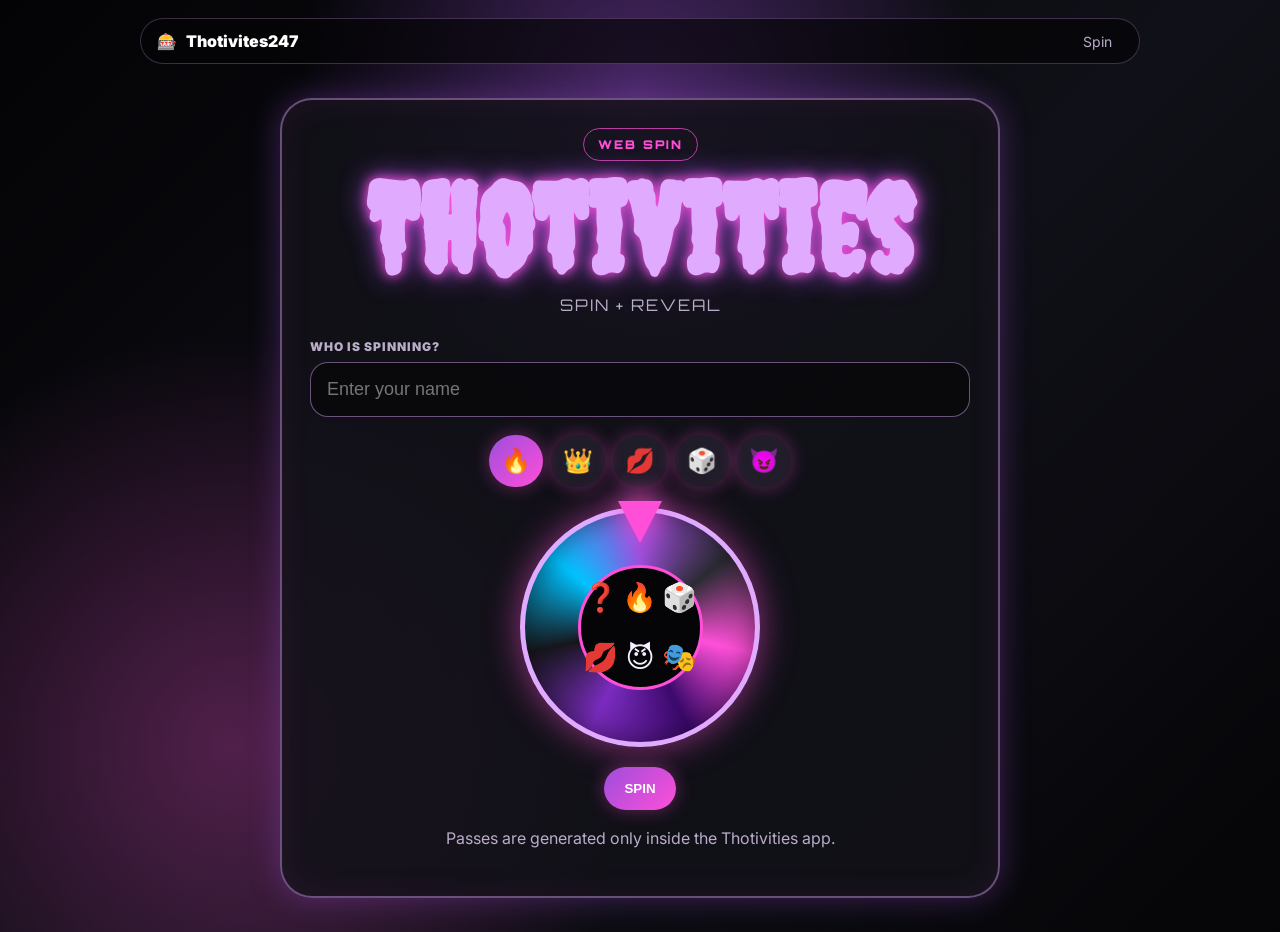
==== commit 848a5dea: "Update Thotivites247 website" ====
--- a/spin.html
+++ b/spin.html
@@ -1,92 +1 @@
-<!DOCTYPE html>
-<html lang="en">
-<head>
-  <meta charset="UTF-8" />
-  <meta name="viewport" content="width=device-width, initial-scale=1.0" />
-
-  <title>Spin | Thotivites247</title>
-  <meta name="description" content="Spin the Thotivites247 web wheel and share the result." />
-
-  <link rel="stylesheet" href="style.css" />
-</head>
-<body>
-  <header class="site-header">
-    <a class="brand" href="index.html">
-      <span class="brand-mark">🎰</span>
-      <span>Thotivites247</span>
-    </a>
-
-    <nav>
-      <a href="spin.html">Spin</a>
-      <a href="submit.html">Submit</a>
-    </nav>
-  </header>
-
-  <main class="page">
-    <section class="result-card">
-      <div class="badge">WEB SPIN</div>
-      <h1>Thotivities</h1>
-      <p class="tagline">The Freaky Content Roulette</p>
-
-      <div class="spin-limit hidden" id="spinLimitBox">
-        <strong id="spinLimitText">Spin pass active</strong>
-      </div>
-
-      <div class="form-box" id="nameBox">
-        <label for="spinnerName">Who is spinning?</label>
-        <input id="spinnerName" type="text" maxlength="32" placeholder="Enter your name" />
-      </div>
-
-      <div class="avatar-picker" id="avatarPicker">
-        <button class="avatar active" data-avatar="🔥">🔥</button>
-        <button class="avatar" data-avatar="👑">👑</button>
-        <button class="avatar" data-avatar="💋">💋</button>
-        <button class="avatar" data-avatar="🎲">🎲</button>
-        <button class="avatar" data-avatar="😈">😈</button>
-      </div>
-
-      <div class="wheel-shell">
-        <div class="pointer"></div>
-        <div class="wheel-logo small-wheel" id="wheel">
-          <div class="wheel-ring">
-            <span>❓</span><span>🔥</span><span>🎲</span>
-            <span>💋</span><span>😈</span><span>🎭</span>
-          </div>
-        </div>
-      </div>
-
-      <div id="mysteryArea" class="mystery-area hidden">
-        <p class="small-label">Mystery symbol landed on</p>
-        <div id="symbol" class="symbol">❓</div>
-        <button onclick="revealResult()">Reveal Destiny</button>
-      </div>
-
-      <div id="resultArea" class="hidden">
-        <p id="nameLine" class="name-line">Someone spun:</p>
-        <h2 id="title">Mystery Spin Result</h2>
-        <p id="category" class="category">GENERAL THOTIVITIES</p>
-
-        <div class="share-card">
-          <p id="resultText"></p>
-          <p class="hashtag">#thotivities #Thotivites247</p>
-        </div>
-
-        <div class="actions">
-          <button onclick="shareResult()">Share Result</button>
-          <button onclick="copyResult()">Copy Result</button>
-          <button class="secondary-btn" onclick="resetSpin()">Spin Again</button>
-        </div>
-      </div>
-
-      <div id="startArea" class="actions">
-        <button onclick="spinWheel()">SPIN</button>
-        <a class="button secondary" href="index.html">Home</a>
-      </div>
-
-      <p class="footer">Spin passes are created in the Thotivities app. This page only uses them.</p>
-    </section>
-  </main>
-
-  <script src="site.js"></script>
-</body>
-</html>
+<!DOCTYPE html><html lang="en"><head><meta charset="UTF-8"/><meta name="viewport" content="width=device-width, initial-scale=1.0"/><title>Spin | Thotivites247</title><link rel="stylesheet" href="style.css"/></head><body><header class="site-header"><a class="brand" href="index.html"><span>🎰</span><span>Thotivites247</span></a><nav><a href="spin.html">Spin</a></nav></header><main class="page"><section class="card"><div class="badge">WEB SPIN</div><h1>Thotivities</h1><p class="tagline">Spin + Reveal</p><div class="spin-limit hidden" id="spinLimitBox"><strong id="spinLimitText">App spin pass active</strong></div><div class="form-box" id="nameBox"><label for="spinnerName">Who is spinning?</label><input id="spinnerName" type="text" maxlength="32" placeholder="Enter your name"/></div><div class="avatar-picker" id="avatarPicker"><button class="avatar active" data-avatar="🔥">🔥</button><button class="avatar" data-avatar="👑">👑</button><button class="avatar" data-avatar="💋">💋</button><button class="avatar" data-avatar="🎲">🎲</button><button class="avatar" data-avatar="😈">😈</button></div><div class="wheel-shell"><div class="pointer"></div><div class="wheel" id="wheel"><div class="wheel-ring"><span>❓</span><span>🔥</span><span>🎲</span><span>💋</span><span>😈</span><span>🎭</span></div></div></div><div id="mysteryArea" class="hidden"><p class="footer">Mystery symbol landed on</p><div id="symbol" class="symbol">❓</div><button onclick="revealResult()">REVEAL</button></div><div id="resultArea" class="hidden"><p id="nameLine" class="name-line">Someone spun:</p><h2 id="title">Mystery Spin Result</h2><p id="category" class="category">GENERAL THOTIVITIES</p><div class="share-card"><p id="resultText"></p><p class="hashtag">#thotivites #thotivities #Thotivites247</p></div><div class="actions"><button onclick="shareResult()">Share</button><button onclick="copyResult()">Copy</button><button class="secondary" onclick="resetSpin()">Spin Again</button></div></div><div id="startArea" class="actions"><button onclick="spinWheel()">SPIN</button></div><p class="footer">Passes are generated only inside the Thotivities app.</p></section></main><script src="site.js"></script></body></html>
--- a/style.css
+++ b/style.css
@@ -1,69 +1,2 @@
 @import url('https://fonts.googleapis.com/css2?family=Creepster&family=Inter:wght@400;700;900&family=Orbitron:wght@500;700;900&display=swap');
-
-:root { --black:#050507; --panel:#121218; --gray:#2b2b33; --purple:#9d4edd; --purple-light:#e0aaff; --pink:#ff4fd8; --blue:#00c2ff; --text:#f6efff; --muted:#b9adc9; --glass:rgba(18,18,24,.88); }
-* { box-sizing:border-box; }
-html { scroll-behavior:smooth; }
-body { margin:0; min-height:100vh; font-family:Inter,system-ui,sans-serif; color:var(--text); overflow-x:hidden; background:radial-gradient(circle at 50% 10%,rgba(157,78,221,.42),transparent 32%),radial-gradient(circle at 18% 80%,rgba(255,79,216,.28),transparent 32%),radial-gradient(circle at 90% 70%,rgba(0,194,255,.18),transparent 28%),linear-gradient(135deg,#030305,#101018 55%,#050507); }
-body::before { content:""; position:fixed; inset:0; pointer-events:none; background-image:linear-gradient(rgba(224,170,255,.05) 1px,transparent 1px),linear-gradient(90deg,rgba(224,170,255,.05) 1px,transparent 1px); background-size:44px 44px; mask-image:linear-gradient(to bottom,transparent,black 25%,transparent 95%); }
-.site-header { width:min(1180px,calc(100% - 32px)); margin:18px auto 0; padding:12px 16px; border:1px solid rgba(224,170,255,.25); border-radius:999px; background:rgba(5,5,7,.68); backdrop-filter:blur(14px); display:flex; align-items:center; justify-content:space-between; gap:12px; position:sticky; top:12px; z-index:20; }
-.brand { display:flex; align-items:center; gap:9px; color:white; text-decoration:none; font-weight:900; letter-spacing:.5px; }
-.brand-mark { filter:drop-shadow(0 0 8px var(--pink)); }
-nav { display:flex; gap:6px; }
-nav a { color:var(--muted); text-decoration:none; padding:8px 11px; border-radius:999px; font-size:14px; }
-nav a:hover { color:white; background:rgba(157,78,221,.22); }
-.page,.page-section { width:min(1180px,calc(100% - 32px)); margin:0 auto; }
-.page { min-height:calc(100vh - 90px); display:grid; place-items:center; padding:34px 0; }
-.hero { min-height:calc(100vh - 100px); display:grid; grid-template-columns:1.08fr .92fr; align-items:center; gap:40px; padding:62px 0; }
-.badge { display:inline-block; padding:8px 14px; border:1px solid rgba(255,79,216,.7); border-radius:999px; color:var(--pink); font-size:12px; font-weight:900; letter-spacing:2px; text-transform:uppercase; font-family:Orbitron,Inter,sans-serif; }
-h1 { margin:12px 0 0; font-family:Creepster,cursive; font-size:clamp(62px,12vw,132px); line-height:.92; color:var(--purple-light); text-shadow:0 0 12px var(--pink),0 0 28px var(--purple),0 0 60px rgba(157,78,221,.5); }
-h2,.section-title { font-family:Creepster,cursive; font-size:clamp(34px,6vw,68px); color:var(--purple-light); text-shadow:0 0 16px rgba(255,79,216,.5); margin:0 0 8px; }
-.tagline { margin:10px 0 24px; color:var(--muted); letter-spacing:2px; text-transform:uppercase; font-family:Orbitron,Inter,sans-serif; }
-.hero-text,.description,.notes,.footer,.muted { color:var(--muted); line-height:1.7; }
-.hero-actions,.actions { margin-top:20px; display:flex; gap:12px; flex-wrap:wrap; justify-content:center; }
-.hero-actions { justify-content:flex-start; }
-button,.button,.secondary-btn { appearance:none; border:none; cursor:pointer; text-decoration:none; padding:14px 20px; border-radius:999px; color:white; font-weight:900; background:linear-gradient(135deg,var(--purple),var(--pink)); box-shadow:0 0 18px rgba(255,79,216,.35); transition:transform .18s ease,box-shadow .18s ease; }
-button:hover,.button:hover,.secondary-btn:hover { transform:translateY(-2px); box-shadow:0 0 28px rgba(255,79,216,.52); }
-.secondary,.secondary-btn { background:linear-gradient(135deg,#252532,#3b3b49); }
-.hero-wheel-card,.result-card,.hero-card,.glass-card,.stat-card { text-align:center; background:var(--glass); border:2px solid rgba(224,170,255,.42); border-radius:32px; box-shadow:0 0 30px rgba(157,78,221,.35),inset 0 0 35px rgba(255,79,216,.07); backdrop-filter:blur(12px); }
-.hero-wheel-card { padding:34px; position:relative; }
-.result-card,.hero-card { width:min(760px,100%); padding:28px; }
-.wheel-shell { position:relative; display:grid; place-items:center; margin:8px auto 0; }
-.pointer { width:0; height:0; border-left:22px solid transparent; border-right:22px solid transparent; border-top:42px solid var(--pink); filter:drop-shadow(0 0 14px var(--pink)); position:absolute; top:-6px; left:50%; z-index:4; transform:translateX(-50%); }
-.mega-wheel,.wheel-logo { border-radius:50%; display:grid; place-items:center; background:conic-gradient(from 0deg,#9d4edd,#2b2b33,#ff4fd8,#3c096c,#7b2cbf,#16161c,#00c2ff,#9d4edd); border:5px solid var(--purple-light); box-shadow:0 0 35px rgba(255,79,216,.55),inset 0 0 28px rgba(0,0,0,.45); }
-.mega-wheel { width:min(390px,80vw); height:min(390px,80vw); animation:slowSpin 22s linear infinite; position:relative; }
-.mega-wheel span { position:absolute; font-size:44px; filter:drop-shadow(0 0 8px black); }
-.mega-wheel span:nth-child(1){transform:translate(0,-135px)} .mega-wheel span:nth-child(2){transform:translate(120px,-62px)} .mega-wheel span:nth-child(3){transform:translate(120px,70px)} .mega-wheel span:nth-child(4){transform:translate(0,135px)} .mega-wheel span:nth-child(5){transform:translate(-120px,70px)} .mega-wheel span:nth-child(6){transform:translate(-120px,-62px)}
-@keyframes slowSpin { from{transform:rotate(0)} to{transform:rotate(360deg)} }
-.wheel-logo { width:240px; height:240px; margin:22px auto; }
-.small-wheel { width:210px; height:210px; }
-.wheel-ring { width:125px; height:125px; border-radius:50%; background:var(--black); display:grid; grid-template-columns:repeat(3,1fr); place-items:center; font-size:28px; border:3px solid var(--pink); }
-.spin-animation { animation:spin 1.6s cubic-bezier(.12,.72,.22,1) forwards; }
-@keyframes spin { from{transform:rotate(0deg)} to{transform:rotate(1620deg)} }
-.cards-grid,.stats-grid { display:grid; grid-template-columns:repeat(3,1fr); gap:18px; padding:28px 0; }
-.glass-card,.stat-card { padding:22px; }
-.card-icon { font-size:42px; margin-bottom:12px; }
-.split-section { padding:28px 0; display:grid; grid-template-columns:.85fr 1.15fr; gap:20px; align-items:center; }
-.challenge-list { display:flex; gap:10px; flex-wrap:wrap; }
-.challenge-pill { padding:12px 14px; background:rgba(224,170,255,.09); border:1px solid rgba(224,170,255,.22); border-radius:999px; }
-.stat-card strong { display:block; font-size:48px; color:var(--purple-light); font-family:Orbitron,Inter,sans-serif; }
-.form-box { margin:16px auto 18px; text-align:left; }
-label { display:block; margin-bottom:8px; color:var(--muted); font-weight:900; letter-spacing:1px; text-transform:uppercase; font-size:12px; }
-input,textarea,select { width:100%; padding:16px; border-radius:18px; border:1px solid rgba(224,170,255,.45); background:rgba(7,7,10,.75); color:var(--text); font-size:18px; outline:none; }
-textarea { resize:vertical; }
-input:focus,textarea:focus,select:focus { border-color:var(--pink); box-shadow:0 0 18px rgba(255,79,216,.3); }
-.avatar-picker,.pass-grid { display:flex; flex-wrap:wrap; gap:8px; justify-content:center; }
-.avatar { min-width:52px; padding:12px; font-size:24px; background:rgba(224,170,255,.08); }
-.avatar.active { background:linear-gradient(135deg,var(--purple),var(--pink)); }
-.spin-limit { padding:10px; border:1px solid rgba(0,194,255,.55); border-radius:16px; background:rgba(0,194,255,.08); }
-.hidden { display:none!important; }
-.small-label { color:var(--muted); text-transform:uppercase; letter-spacing:1.5px; font-size:12px; font-weight:900; }
-.symbol { font-size:clamp(76px,22vw,150px); line-height:1; margin:10px 0 20px; filter:drop-shadow(0 0 20px var(--pink)); }
-.name-line { color:var(--pink); font-weight:900; font-size:18px; }
-.category,.hashtag { color:var(--pink); font-weight:900; letter-spacing:1.5px; }
-.share-card { margin:24px auto; padding:18px; border-radius:24px; background:rgba(43,43,51,.58); border:1px solid rgba(224,170,255,.28); white-space:pre-wrap; }
-footer { text-align:center; padding:30px; color:var(--muted); }
-.symbol-cloud { position:fixed; inset:0; pointer-events:none; overflow:hidden; z-index:-1; }
-.symbol-cloud span { position:absolute; font-size:46px; opacity:.13; animation:floatSymbol 13s ease-in-out infinite; }
-.symbol-cloud span:nth-child(1){top:14%;left:9%;animation-delay:0s} .symbol-cloud span:nth-child(2){top:72%;left:12%;animation-delay:1s} .symbol-cloud span:nth-child(3){top:28%;right:10%;animation-delay:2s} .symbol-cloud span:nth-child(4){bottom:15%;right:18%;animation-delay:3s} .symbol-cloud span:nth-child(5){top:48%;left:48%;animation-delay:4s} .symbol-cloud span:nth-child(6){bottom:10%;left:52%;animation-delay:5s}
-@keyframes floatSymbol { 0%,100%{transform:translateY(0) rotate(-8deg)} 50%{transform:translateY(-28px) rotate(8deg)} }
-@media (max-width:820px){ .hero,.split-section,.cards-grid,.stats-grid{grid-template-columns:1fr} .hero-actions{justify-content:center} .hero-copy{text-align:center} .site-header{border-radius:24px;flex-direction:column} nav{flex-wrap:wrap;justify-content:center} }
+:root{--black:#050507;--purple:#9d4edd;--purple-light:#e0aaff;--pink:#ff4fd8;--text:#f6efff;--muted:#b9adc9;--glass:rgba(18,18,24,.88)}*{box-sizing:border-box}body{margin:0;min-height:100vh;font-family:Inter,system-ui,sans-serif;color:var(--text);background:radial-gradient(circle at 50% 10%,rgba(157,78,221,.42),transparent 32%),radial-gradient(circle at 18% 80%,rgba(255,79,216,.28),transparent 32%),linear-gradient(135deg,#030305,#101018 55%,#050507)}.site-header{width:min(1000px,calc(100% - 32px));margin:18px auto 0;padding:12px 16px;border:1px solid rgba(224,170,255,.25);border-radius:999px;background:rgba(5,5,7,.68);backdrop-filter:blur(14px);display:flex;align-items:center;justify-content:space-between}.brand{display:flex;gap:9px;color:white;text-decoration:none;font-weight:900}nav a{color:var(--muted);text-decoration:none;padding:8px 11px;border-radius:999px;font-size:14px}.page{min-height:calc(100vh - 90px);display:grid;place-items:center;padding:34px 16px}.card{width:min(720px,100%);padding:28px;text-align:center;background:var(--glass);border:2px solid rgba(224,170,255,.42);border-radius:32px;box-shadow:0 0 30px rgba(157,78,221,.35),inset 0 0 35px rgba(255,79,216,.07)}.badge{display:inline-block;padding:8px 14px;border:1px solid rgba(255,79,216,.7);border-radius:999px;color:var(--pink);font-size:12px;font-weight:900;letter-spacing:2px;text-transform:uppercase;font-family:Orbitron,Inter,sans-serif}h1{margin:12px 0 0;font-family:Creepster,cursive;font-size:clamp(62px,12vw,122px);line-height:.92;color:var(--purple-light);text-shadow:0 0 12px var(--pink),0 0 28px var(--purple)}h2{margin:0;font-family:Creepster,cursive;font-size:clamp(38px,8vw,72px);color:var(--purple-light);text-shadow:0 0 16px rgba(255,79,216,.5)}.tagline{margin:10px 0 24px;color:var(--muted);letter-spacing:2px;text-transform:uppercase;font-family:Orbitron,Inter,sans-serif}.form-box{margin:16px auto 18px;text-align:left}label{display:block;margin-bottom:8px;color:var(--muted);font-weight:900;letter-spacing:1px;text-transform:uppercase;font-size:12px}input{width:100%;padding:16px;border-radius:18px;border:1px solid rgba(224,170,255,.45);background:rgba(7,7,10,.75);color:var(--text);font-size:18px;outline:none}.avatar-picker{display:flex;flex-wrap:wrap;gap:8px;justify-content:center}.avatar{min-width:52px;padding:12px;font-size:24px;background:rgba(224,170,255,.08)}.avatar.active{background:linear-gradient(135deg,var(--purple),var(--pink))}.wheel-shell{position:relative;display:grid;place-items:center;margin:20px auto 0}.pointer{width:0;height:0;border-left:22px solid transparent;border-right:22px solid transparent;border-top:42px solid var(--pink);filter:drop-shadow(0 0 14px var(--pink));position:absolute;top:-6px;left:50%;z-index:4;transform:translateX(-50%)}.wheel{width:240px;height:240px;border-radius:50%;display:grid;place-items:center;background:conic-gradient(from 0deg,#9d4edd,#2b2b33,#ff4fd8,#3c096c,#7b2cbf,#16161c,#00c2ff,#9d4edd);border:5px solid var(--purple-light);box-shadow:0 0 35px rgba(255,79,216,.55),inset 0 0 28px rgba(0,0,0,.45)}.wheel-ring{width:125px;height:125px;border-radius:50%;background:#050507;display:grid;grid-template-columns:repeat(3,1fr);place-items:center;font-size:28px;border:3px solid var(--pink)}.spin-animation{animation:spin 1.6s cubic-bezier(.12,.72,.22,1) forwards}@keyframes spin{from{transform:rotate(0deg)}to{transform:rotate(1620deg)}}.hidden{display:none!important}.symbol{font-size:clamp(76px,22vw,150px);line-height:1;margin:10px 0 20px;filter:drop-shadow(0 0 20px var(--pink))}.name-line,.category,.hashtag{color:var(--pink);font-weight:900;letter-spacing:1px}.share-card{margin:24px auto;padding:18px;border-radius:24px;background:rgba(43,43,51,.58);border:1px solid rgba(224,170,255,.28);white-space:pre-wrap}.actions{margin-top:20px;display:flex;gap:12px;flex-wrap:wrap;justify-content:center}button,.button{appearance:none;border:none;cursor:pointer;text-decoration:none;padding:14px 20px;border-radius:999px;color:white;font-weight:900;background:linear-gradient(135deg,var(--purple),var(--pink));box-shadow:0 0 18px rgba(255,79,216,.35)}.secondary{background:linear-gradient(135deg,#252532,#3b3b49)}.spin-limit{padding:10px;border:1px solid rgba(0,194,255,.55);border-radius:16px;background:rgba(0,194,255,.08)}.footer{color:var(--muted);line-height:1.6}@media(max-width:720px){.site-header{border-radius:24px;flex-direction:column}nav{flex-wrap:wrap;justify-content:center}}
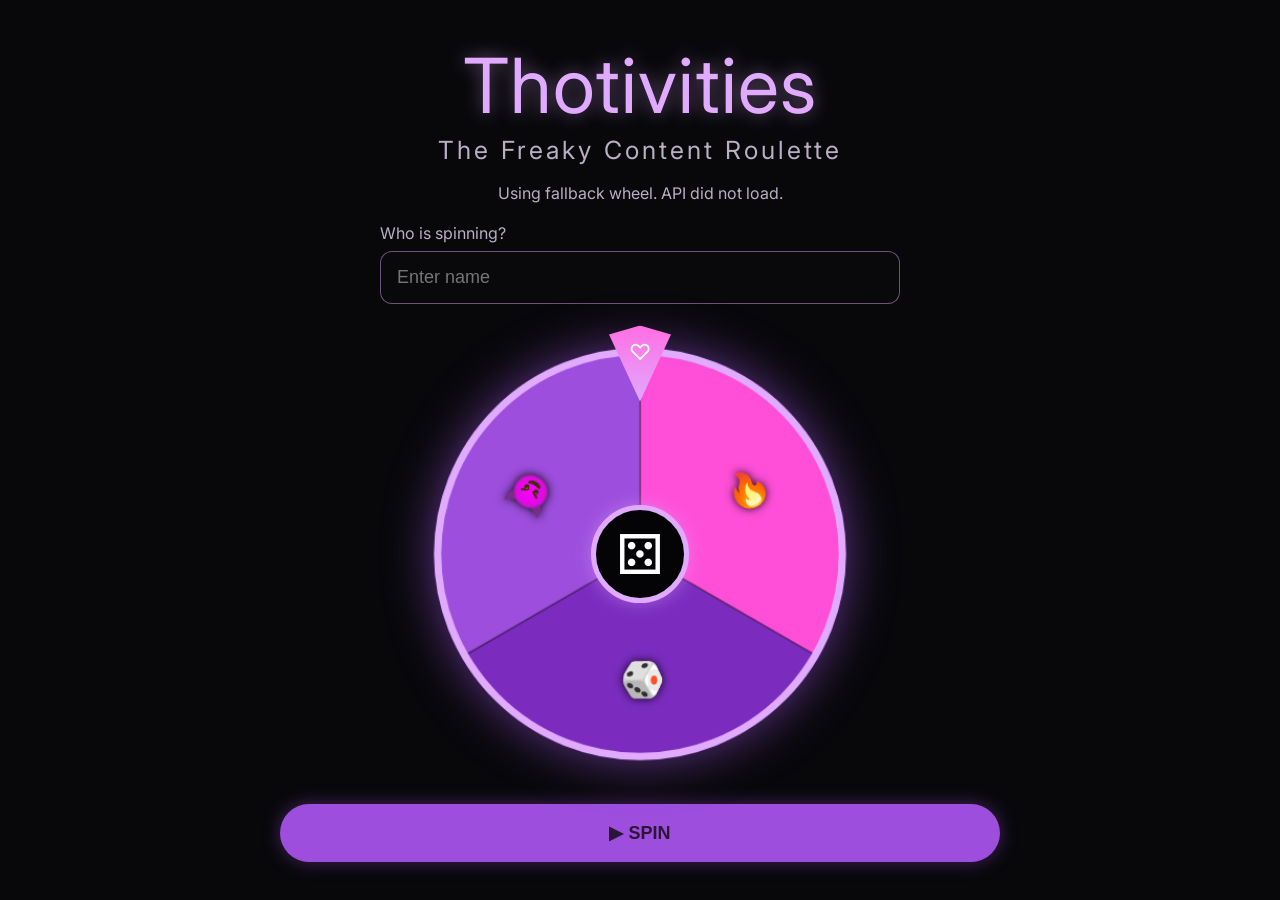
==== commit 273ad34d: "Use app-published wheel and app-style design" ====
--- a/spin.html
+++ b/spin.html
@@ -1 +1,56 @@
-<!DOCTYPE html><html lang="en"><head><meta charset="UTF-8"/><meta name="viewport" content="width=device-width, initial-scale=1.0"/><title>Spin | Thotivites247</title><link rel="stylesheet" href="style.css"/></head><body><header class="site-header"><a class="brand" href="index.html"><span>🎰</span><span>Thotivites247</span></a><nav><a href="spin.html">Spin</a></nav></header><main class="page"><section class="card"><div class="badge">WEB SPIN</div><h1>Thotivities</h1><p class="tagline">Spin + Reveal</p><div class="spin-limit hidden" id="spinLimitBox"><strong id="spinLimitText">App spin pass active</strong></div><div class="form-box" id="nameBox"><label for="spinnerName">Who is spinning?</label><input id="spinnerName" type="text" maxlength="32" placeholder="Enter your name"/></div><div class="avatar-picker" id="avatarPicker"><button class="avatar active" data-avatar="🔥">🔥</button><button class="avatar" data-avatar="👑">👑</button><button class="avatar" data-avatar="💋">💋</button><button class="avatar" data-avatar="🎲">🎲</button><button class="avatar" data-avatar="😈">😈</button></div><div class="wheel-shell"><div class="pointer"></div><div class="wheel" id="wheel"><div class="wheel-ring"><span>❓</span><span>🔥</span><span>🎲</span><span>💋</span><span>😈</span><span>🎭</span></div></div></div><div id="mysteryArea" class="hidden"><p class="footer">Mystery symbol landed on</p><div id="symbol" class="symbol">❓</div><button onclick="revealResult()">REVEAL</button></div><div id="resultArea" class="hidden"><p id="nameLine" class="name-line">Someone spun:</p><h2 id="title">Mystery Spin Result</h2><p id="category" class="category">GENERAL THOTIVITIES</p><div class="share-card"><p id="resultText"></p><p class="hashtag">#thotivites #thotivities #Thotivites247</p></div><div class="actions"><button onclick="shareResult()">Share</button><button onclick="copyResult()">Copy</button><button class="secondary" onclick="resetSpin()">Spin Again</button></div></div><div id="startArea" class="actions"><button onclick="spinWheel()">SPIN</button></div><p class="footer">Passes are generated only inside the Thotivities app.</p></section></main><script src="site.js"></script></body></html>+<!DOCTYPE html>
+<html lang="en">
+<head>
+  <meta charset="UTF-8" />
+  <meta name="viewport" content="width=device-width, initial-scale=1.0" />
+  <title>Spin | Thotivites247</title>
+  <link rel="stylesheet" href="style.css" />
+</head>
+<body>
+  <main class="page">
+    <section class="app-card">
+      <h1>Thotivities</h1>
+      <p class="subtitle">The Freaky Content Roulette</p>
+      <p id="wheelStatus" class="status">Loading app wheel...</p>
+
+      <div id="namePanel" class="input-panel">
+        <label for="spinnerName">Who is spinning?</label>
+        <input id="spinnerName" type="text" maxlength="32" placeholder="Enter name" />
+      </div>
+
+      <div class="wheel-wrap">
+        <div class="pointer">♡</div>
+        <canvas id="wheelCanvas" width="420" height="420"></canvas>
+        <div class="center-dice">⚄</div>
+      </div>
+
+      <div id="startArea">
+        <button class="main-btn" onclick="spinWheel()">▶ SPIN</button>
+      </div>
+
+      <div id="mysteryArea" class="hidden">
+        <p class="status">Mystery landed on</p>
+        <div id="mysterySymbol" class="mystery-symbol">❓</div>
+        <button class="main-btn" onclick="revealResult()">REVEAL</button>
+      </div>
+
+      <div id="resultArea" class="hidden">
+        <p id="nameLine" class="status">Someone spun:</p>
+        <h2 id="resultTitle"></h2>
+        <p id="resultCategory" class="category"></p>
+
+        <div class="share-card">
+          <p id="resultText"></p>
+          <p>#thotivites #thotivities #Thotivites247</p>
+        </div>
+
+        <button class="outline-btn" onclick="copyResult()">Copy</button>
+        <button class="outline-btn" onclick="shareResult()">Share</button>
+        <button class="outline-btn" onclick="resetSpin()">Spin Again</button>
+      </div>
+    </section>
+  </main>
+
+  <script src="site.js"></script>
+</body>
+</html>
--- a/style.css
+++ b/style.css
@@ -1,2 +1,178 @@
-@import url('https://fonts.googleapis.com/css2?family=Creepster&family=Inter:wght@400;700;900&family=Orbitron:wght@500;700;900&display=swap');
-:root{--black:#050507;--purple:#9d4edd;--purple-light:#e0aaff;--pink:#ff4fd8;--text:#f6efff;--muted:#b9adc9;--glass:rgba(18,18,24,.88)}*{box-sizing:border-box}body{margin:0;min-height:100vh;font-family:Inter,system-ui,sans-serif;color:var(--text);background:radial-gradient(circle at 50% 10%,rgba(157,78,221,.42),transparent 32%),radial-gradient(circle at 18% 80%,rgba(255,79,216,.28),transparent 32%),linear-gradient(135deg,#030305,#101018 55%,#050507)}.site-header{width:min(1000px,calc(100% - 32px));margin:18px auto 0;padding:12px 16px;border:1px solid rgba(224,170,255,.25);border-radius:999px;background:rgba(5,5,7,.68);backdrop-filter:blur(14px);display:flex;align-items:center;justify-content:space-between}.brand{display:flex;gap:9px;color:white;text-decoration:none;font-weight:900}nav a{color:var(--muted);text-decoration:none;padding:8px 11px;border-radius:999px;font-size:14px}.page{min-height:calc(100vh - 90px);display:grid;place-items:center;padding:34px 16px}.card{width:min(720px,100%);padding:28px;text-align:center;background:var(--glass);border:2px solid rgba(224,170,255,.42);border-radius:32px;box-shadow:0 0 30px rgba(157,78,221,.35),inset 0 0 35px rgba(255,79,216,.07)}.badge{display:inline-block;padding:8px 14px;border:1px solid rgba(255,79,216,.7);border-radius:999px;color:var(--pink);font-size:12px;font-weight:900;letter-spacing:2px;text-transform:uppercase;font-family:Orbitron,Inter,sans-serif}h1{margin:12px 0 0;font-family:Creepster,cursive;font-size:clamp(62px,12vw,122px);line-height:.92;color:var(--purple-light);text-shadow:0 0 12px var(--pink),0 0 28px var(--purple)}h2{margin:0;font-family:Creepster,cursive;font-size:clamp(38px,8vw,72px);color:var(--purple-light);text-shadow:0 0 16px rgba(255,79,216,.5)}.tagline{margin:10px 0 24px;color:var(--muted);letter-spacing:2px;text-transform:uppercase;font-family:Orbitron,Inter,sans-serif}.form-box{margin:16px auto 18px;text-align:left}label{display:block;margin-bottom:8px;color:var(--muted);font-weight:900;letter-spacing:1px;text-transform:uppercase;font-size:12px}input{width:100%;padding:16px;border-radius:18px;border:1px solid rgba(224,170,255,.45);background:rgba(7,7,10,.75);color:var(--text);font-size:18px;outline:none}.avatar-picker{display:flex;flex-wrap:wrap;gap:8px;justify-content:center}.avatar{min-width:52px;padding:12px;font-size:24px;background:rgba(224,170,255,.08)}.avatar.active{background:linear-gradient(135deg,var(--purple),var(--pink))}.wheel-shell{position:relative;display:grid;place-items:center;margin:20px auto 0}.pointer{width:0;height:0;border-left:22px solid transparent;border-right:22px solid transparent;border-top:42px solid var(--pink);filter:drop-shadow(0 0 14px var(--pink));position:absolute;top:-6px;left:50%;z-index:4;transform:translateX(-50%)}.wheel{width:240px;height:240px;border-radius:50%;display:grid;place-items:center;background:conic-gradient(from 0deg,#9d4edd,#2b2b33,#ff4fd8,#3c096c,#7b2cbf,#16161c,#00c2ff,#9d4edd);border:5px solid var(--purple-light);box-shadow:0 0 35px rgba(255,79,216,.55),inset 0 0 28px rgba(0,0,0,.45)}.wheel-ring{width:125px;height:125px;border-radius:50%;background:#050507;display:grid;grid-template-columns:repeat(3,1fr);place-items:center;font-size:28px;border:3px solid var(--pink)}.spin-animation{animation:spin 1.6s cubic-bezier(.12,.72,.22,1) forwards}@keyframes spin{from{transform:rotate(0deg)}to{transform:rotate(1620deg)}}.hidden{display:none!important}.symbol{font-size:clamp(76px,22vw,150px);line-height:1;margin:10px 0 20px;filter:drop-shadow(0 0 20px var(--pink))}.name-line,.category,.hashtag{color:var(--pink);font-weight:900;letter-spacing:1px}.share-card{margin:24px auto;padding:18px;border-radius:24px;background:rgba(43,43,51,.58);border:1px solid rgba(224,170,255,.28);white-space:pre-wrap}.actions{margin-top:20px;display:flex;gap:12px;flex-wrap:wrap;justify-content:center}button,.button{appearance:none;border:none;cursor:pointer;text-decoration:none;padding:14px 20px;border-radius:999px;color:white;font-weight:900;background:linear-gradient(135deg,var(--purple),var(--pink));box-shadow:0 0 18px rgba(255,79,216,.35)}.secondary{background:linear-gradient(135deg,#252532,#3b3b49)}.spin-limit{padding:10px;border:1px solid rgba(0,194,255,.55);border-radius:16px;background:rgba(0,194,255,.08)}.footer{color:var(--muted);line-height:1.6}@media(max-width:720px){.site-header{border-radius:24px;flex-direction:column}nav{flex-wrap:wrap;justify-content:center}}
+@import url('https://fonts.googleapis.com/css2?family=Inter:wght@400;600;800&display=swap');
+
+:root {
+  --bg: #08080b;
+  --purple: #9D4EDD;
+  --purple2: #E0AAFF;
+  --pink: #FF4FD8;
+  --text: #F6EEFF;
+  --muted: #B9AFC4;
+}
+
+* { box-sizing: border-box; }
+
+body {
+  margin: 0;
+  min-height: 100vh;
+  background: var(--bg);
+  color: var(--text);
+  font-family: Inter, system-ui, sans-serif;
+}
+
+.page {
+  min-height: 100vh;
+  display: grid;
+  place-items: center;
+  padding: 22px;
+}
+
+.app-card {
+  width: min(760px, 100%);
+  text-align: center;
+}
+
+h1 {
+  margin: 0;
+  font-size: clamp(42px, 10vw, 76px);
+  font-weight: 400;
+  letter-spacing: 1px;
+  color: var(--purple2);
+  text-shadow: 0 0 18px rgba(224, 170, 255, 0.45);
+}
+
+h2 {
+  margin: 8px 0;
+  font-size: clamp(32px, 8vw, 58px);
+  color: var(--purple2);
+  text-shadow: 0 0 16px rgba(224, 170, 255, 0.5);
+}
+
+.subtitle {
+  margin: 4px 0 10px;
+  color: var(--muted);
+  font-size: clamp(18px, 4vw, 25px);
+  letter-spacing: 3px;
+}
+
+.status {
+  color: var(--muted);
+  line-height: 1.5;
+}
+
+.input-panel {
+  margin: 18px auto 6px;
+  text-align: left;
+  max-width: 520px;
+}
+
+label {
+  display: block;
+  margin-bottom: 8px;
+  color: var(--muted);
+}
+
+input {
+  width: 100%;
+  padding: 15px 16px;
+  border-radius: 12px;
+  border: 1px solid rgba(224, 170, 255, 0.45);
+  background: #09090c;
+  color: var(--text);
+  font-size: 18px;
+}
+
+.wheel-wrap {
+  position: relative;
+  width: min(440px, 92vw);
+  aspect-ratio: 1;
+  margin: 30px auto;
+  display: grid;
+  place-items: center;
+}
+
+canvas {
+  width: 100%;
+  height: 100%;
+  filter: drop-shadow(0 0 24px rgba(157, 78, 221, 0.6));
+}
+
+.pointer {
+  position: absolute;
+  top: -8px;
+  z-index: 5;
+  width: 62px;
+  height: 76px;
+  display: grid;
+  place-items: start center;
+  padding-top: 13px;
+  color: white;
+  font-size: 22px;
+  background: linear-gradient(180deg, #ff6ee3, #e0aaff);
+  clip-path: polygon(50% 100%, 0 12%, 50% 0, 100% 12%);
+  filter: drop-shadow(0 0 14px rgba(255, 79, 216, 0.9));
+}
+
+.center-dice {
+  position: absolute;
+  width: 98px;
+  height: 98px;
+  border-radius: 50%;
+  display: grid;
+  place-items: center;
+  background: #040406;
+  border: 5px solid var(--purple2);
+  color: white;
+  font-size: 55px;
+  box-shadow: 0 0 18px rgba(224, 170, 255, 0.4);
+}
+
+.main-btn,
+.outline-btn {
+  width: 100%;
+  max-width: 720px;
+  border-radius: 999px;
+  padding: 18px 20px;
+  font-size: 18px;
+  font-weight: 800;
+  cursor: pointer;
+}
+
+.main-btn {
+  display: inline-block;
+  border: none;
+  text-decoration: none;
+  color: #2b1735;
+  background: var(--purple);
+  box-shadow: 0 0 18px rgba(157, 78, 221, 0.4);
+}
+
+.outline-btn {
+  margin-top: 10px;
+  color: var(--purple2);
+  background: transparent;
+  border: 1.5px solid rgba(224, 170, 255, 0.7);
+}
+
+.hidden { display: none !important; }
+
+.mystery-symbol {
+  font-size: clamp(90px, 28vw, 160px);
+  line-height: 1;
+  margin: 15px 0 25px;
+  text-shadow: 0 0 18px rgba(255, 79, 216, 0.8);
+}
+
+.category {
+  color: var(--pink);
+  font-weight: 800;
+  letter-spacing: 1px;
+}
+
+.share-card {
+  margin: 18px 0;
+  padding: 18px;
+  border-radius: 18px;
+  background: #15151b;
+  border: 1px solid rgba(224, 170, 255, 0.28);
+  color: var(--muted);
+}
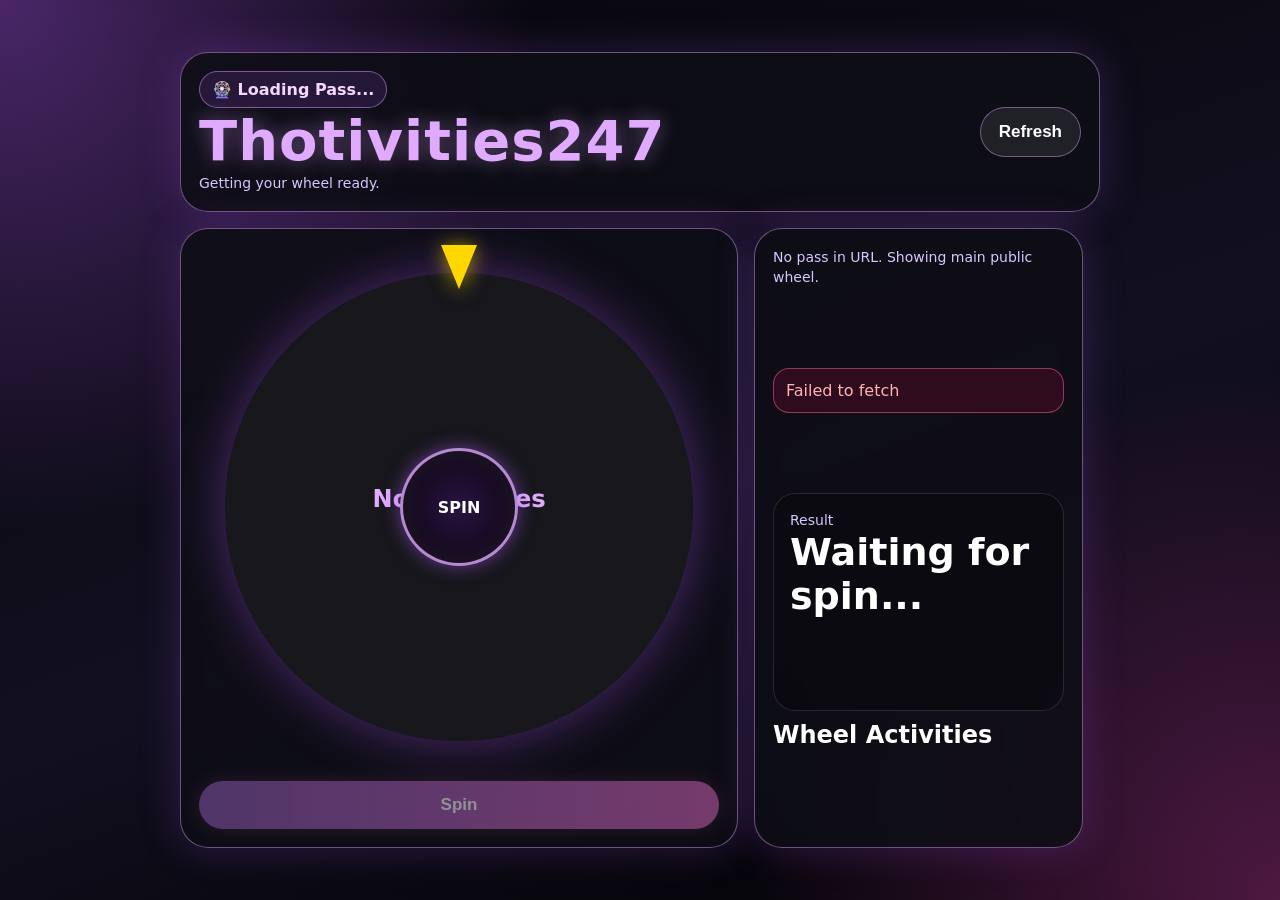
==== commit 1e2617b0: "Fix themed pass spin page" ====
--- a/spin.html
+++ b/spin.html
@@ -1,56 +1,523 @@
-<!DOCTYPE html>
+<!doctype html>
 <html lang="en">
 <head>
-  <meta charset="UTF-8" />
-  <meta name="viewport" content="width=device-width, initial-scale=1.0" />
-  <title>Spin | Thotivites247</title>
-  <link rel="stylesheet" href="style.css" />
+  <meta charset="utf-8" />
+  <meta name="viewport" content="width=device-width,initial-scale=1" />
+  <title>Thotivities247 Spin Pass</title>
+  <style>
+    :root {
+      --purple: #9d4edd;
+      --pink: #ff4fd8;
+      --deep: #09090b;
+      --gold: #ffd700;
+      --card: rgba(14, 14, 22, 0.88);
+      --line: rgba(224, 170, 255, 0.45);
+    }
+
+    * { box-sizing: border-box; }
+
+    body {
+      margin: 0;
+      min-height: 100vh;
+      font-family: system-ui, -apple-system, BlinkMacSystemFont, "Segoe UI", sans-serif;
+      color: white;
+      background:
+        radial-gradient(circle at top left, rgba(157, 78, 221, 0.45), transparent 34%),
+        radial-gradient(circle at bottom right, rgba(255, 79, 216, 0.30), transparent 34%),
+        linear-gradient(160deg, #050508, #121020 55%, #000);
+      display: grid;
+      place-items: center;
+      padding: 16px;
+    }
+
+    .shell {
+      width: min(920px, 100%);
+      display: grid;
+      gap: 16px;
+    }
+
+    .card {
+      background: var(--card);
+      border: 1px solid var(--line);
+      box-shadow: 0 0 40px rgba(157, 78, 221, 0.25);
+      border-radius: 28px;
+      padding: 18px;
+      backdrop-filter: blur(12px);
+    }
+
+    .title {
+      display: flex;
+      gap: 12px;
+      align-items: center;
+      justify-content: space-between;
+      flex-wrap: wrap;
+    }
+
+    h1, h2, p { margin: 0; }
+
+    h1 {
+      font-size: clamp(30px, 6vw, 56px);
+      letter-spacing: 1px;
+      color: #e0aaff;
+      text-shadow: 0 0 20px rgba(224, 170, 255, 0.4);
+    }
+
+    .pill {
+      display: inline-flex;
+      gap: 8px;
+      align-items: center;
+      padding: 8px 12px;
+      border-radius: 999px;
+      border: 1px solid var(--line);
+      color: #f4d7ff;
+      background: rgba(157, 78, 221, 0.16);
+      font-weight: 800;
+    }
+
+    .grid {
+      display: grid;
+      grid-template-columns: 1fr;
+      gap: 16px;
+    }
+
+    @media (min-width: 820px) {
+      .grid { grid-template-columns: 1fr 0.95fr; }
+    }
+
+    .wheel-wrap {
+      position: relative;
+      width: min(520px, 92vw);
+      aspect-ratio: 1;
+      margin: 0 auto;
+      display: grid;
+      place-items: center;
+    }
+
+    canvas {
+      width: 100%;
+      height: 100%;
+      filter: drop-shadow(0 0 26px rgba(157, 78, 221, 0.45));
+    }
+
+    .pointer {
+      position: absolute;
+      top: -2px;
+      left: 50%;
+      transform: translateX(-50%);
+      width: 0;
+      height: 0;
+      border-left: 18px solid transparent;
+      border-right: 18px solid transparent;
+      border-top: 44px solid var(--gold);
+      filter: drop-shadow(0 2px 10px rgba(255, 215, 0, 0.65));
+      z-index: 3;
+    }
+
+    .center {
+      position: absolute;
+      width: 118px;
+      height: 118px;
+      border-radius: 50%;
+      display: grid;
+      place-items: center;
+      text-align: center;
+      background: radial-gradient(circle, #2a1242, #050508);
+      border: 3px solid rgba(224, 170, 255, .8);
+      box-shadow: inset 0 0 24px rgba(255,255,255,.08), 0 0 18px rgba(157,78,221,.6);
+      font-weight: 900;
+      padding: 10px;
+      z-index: 2;
+    }
+
+    button {
+      border: 0;
+      border-radius: 999px;
+      padding: 14px 18px;
+      font-size: 17px;
+      font-weight: 900;
+      color: white;
+      background: linear-gradient(90deg, var(--purple), var(--pink));
+      cursor: pointer;
+      box-shadow: 0 0 20px rgba(255, 79, 216, 0.28);
+    }
+
+    button:disabled {
+      opacity: .55;
+      cursor: not-allowed;
+      filter: grayscale(.4);
+    }
+
+    .secondary {
+      background: rgba(255,255,255,.08);
+      border: 1px solid var(--line);
+      box-shadow: none;
+    }
+
+    .status {
+      display: grid;
+      gap: 10px;
+    }
+
+    .result {
+      min-height: 120px;
+      border-radius: 22px;
+      padding: 16px;
+      background: rgba(0,0,0,.22);
+      border: 1px solid rgba(255,255,255,.12);
+    }
+
+    .result h2 {
+      color: #fff;
+      font-size: clamp(24px, 5vw, 38px);
+      margin-bottom: 6px;
+    }
+
+    .small {
+      color: #d8c7ff;
+      font-size: 14px;
+      line-height: 1.45;
+    }
+
+    .list {
+      display: grid;
+      gap: 8px;
+      max-height: 260px;
+      overflow: auto;
+      padding-right: 4px;
+    }
+
+    .activity {
+      display: grid;
+      grid-template-columns: 38px 1fr;
+      gap: 10px;
+      align-items: center;
+      padding: 9px 10px;
+      border-radius: 16px;
+      background: rgba(255,255,255,.06);
+      border: 1px solid rgba(255,255,255,.08);
+    }
+
+    .error {
+      color: #ffb4b4;
+      background: rgba(255, 0, 80, .14);
+      border: 1px solid rgba(255, 100, 150, .5);
+      padding: 12px;
+      border-radius: 16px;
+    }
+  </style>
 </head>
 <body>
-  <main class="page">
-    <section class="app-card">
-      <h1>Thotivities</h1>
-      <p class="subtitle">The Freaky Content Roulette</p>
-      <p id="wheelStatus" class="status">Loading app wheel...</p>
-
-      <div id="namePanel" class="input-panel">
-        <label for="spinnerName">Who is spinning?</label>
-        <input id="spinnerName" type="text" maxlength="32" placeholder="Enter name" />
+  <main class="shell">
+    <section class="card">
+      <div class="title">
+        <div>
+          <div class="pill" id="modePill">🎡 Loading Pass...</div>
+          <h1 id="headline">Thotivities247</h1>
+          <p class="small" id="subline">Getting your wheel ready.</p>
+        </div>
+        <button class="secondary" onclick="reloadEverything()">Refresh</button>
       </div>
-
-      <div class="wheel-wrap">
-        <div class="pointer">♡</div>
-        <canvas id="wheelCanvas" width="420" height="420"></canvas>
-        <div class="center-dice">⚄</div>
+    </section>
+
+    <section class="grid">
+      <div class="card">
+        <div class="wheel-wrap">
+          <div class="pointer"></div>
+          <canvas id="wheel" width="900" height="900"></canvas>
+          <div class="center" id="centerText">SPIN</div>
+        </div>
+        <div style="display:grid; gap:10px; margin-top:14px;">
+          <button id="spinBtn" onclick="spinWheel()" disabled>Spin</button>
+        </div>
       </div>
 
-      <div id="startArea">
-        <button class="main-btn" onclick="spinWheel()">▶ SPIN</button>
-      </div>
-
-      <div id="mysteryArea" class="hidden">
-        <p class="status">Mystery landed on</p>
-        <div id="mysterySymbol" class="mystery-symbol">❓</div>
-        <button class="main-btn" onclick="revealResult()">REVEAL</button>
-      </div>
-
-      <div id="resultArea" class="hidden">
-        <p id="nameLine" class="status">Someone spun:</p>
-        <h2 id="resultTitle"></h2>
-        <p id="resultCategory" class="category"></p>
-
-        <div class="share-card">
-          <p id="resultText"></p>
-          <p>#thotivites #thotivities #Thotivites247</p>
+      <div class="card status">
+        <div id="passInfo" class="small">Checking pass...</div>
+        <div id="errorBox"></div>
+
+        <div class="result">
+          <p class="small">Result</p>
+          <h2 id="resultTitle">Waiting for spin...</h2>
+          <p id="resultMeta" class="small"></p>
         </div>
 
-        <button class="outline-btn" onclick="copyResult()">Copy</button>
-        <button class="outline-btn" onclick="shareResult()">Share</button>
-        <button class="outline-btn" onclick="resetSpin()">Spin Again</button>
+        <div>
+          <h2 style="margin-bottom:10px;">Wheel Activities</h2>
+          <div class="list" id="activityList"></div>
+        </div>
       </div>
     </section>
   </main>
 
-  <script src="site.js"></script>
+<script>
+const API_BASE = "https://thotivites247-api.thot2thoughts.workers.dev";
+
+const params = new URLSearchParams(window.location.search);
+const passId = (params.get("pass") || params.get("passId") || "").trim();
+
+let wheelActivities = [];
+let currentPass = null;
+let wheelRotation = 0;
+let spinning = false;
+
+const canvas = document.getElementById("wheel");
+const ctx = canvas.getContext("2d");
+const spinBtn = document.getElementById("spinBtn");
+
+function showError(message) {
+  document.getElementById("errorBox").innerHTML = message ? `<div class="error">${escapeHtml(message)}</div>` : "";
+}
+
+function escapeHtml(value) {
+  return String(value || "")
+    .replaceAll("&", "&amp;")
+    .replaceAll("<", "&lt;")
+    .replaceAll(">", "&gt;")
+    .replaceAll('"', "&quot;")
+    .replaceAll("'", "&#039;");
+}
+
+function colorFromValue(value, fallbackIndex = 0) {
+  const fallbacks = ["#9d4edd", "#ff4fd8", "#7b2cbf", "#e0aaff", "#ffd700", "#5a189a", "#c77dff"];
+  if (typeof value === "number") {
+    return "#" + (value & 0xffffff).toString(16).padStart(6, "0");
+  }
+  if (typeof value === "string" && value.startsWith("#")) return value;
+  return fallbacks[fallbackIndex % fallbacks.length];
+}
+
+async function fetchJson(url, options = {}) {
+  const res = await fetch(url, options);
+  const data = await res.json().catch(() => ({}));
+  if (!res.ok || data.success === false) {
+    throw new Error(data.reason || data.error || data.message || `Request failed: ${res.status}`);
+  }
+  return data;
+}
+
+async function loadPass() {
+  if (!passId) {
+    currentPass = null;
+    document.getElementById("passInfo").textContent = "No pass in URL. Showing main public wheel.";
+    return;
+  }
+
+  const data = await fetchJson(`${API_BASE}/api/pass/check?pass=${encodeURIComponent(passId)}`);
+  if (!data.valid) throw new Error(data.reason || "Pass is not valid");
+
+  currentPass = data.pass;
+  const remaining = currentPass.remainingSpins ?? 0;
+  const allowed = currentPass.allowedSpins ?? "?";
+  const used = currentPass.usedSpins ?? 0;
+
+  document.getElementById("passInfo").innerHTML =
+    `<strong>Pass:</strong> ${escapeHtml(currentPass.name || passId)}<br>` +
+    `<strong>Spins:</strong> ${remaining} remaining / ${allowed} allowed<br>` +
+    `<strong>Used:</strong> ${used}`;
+
+  if (currentPass.themeWheel) {
+    document.getElementById("modePill").textContent =
+      `${currentPass.themeWheel.symbol || "🎡"} Theme Pass`;
+    document.getElementById("headline").textContent =
+      currentPass.themeWheel.themeName || currentPass.name || "Theme Wheel";
+    document.getElementById("subline").textContent =
+      "This link spins its own theme wheel only.";
+  }
+}
+
+async function loadWheel() {
+  const wheelUrl = passId
+    ? `${API_BASE}/api/wheel?pass=${encodeURIComponent(passId)}`
+    : `${API_BASE}/api/wheel`;
+
+  const data = await fetchJson(wheelUrl);
+
+  wheelActivities = Array.isArray(data.activities) ? data.activities : [];
+
+  if (data.source === "theme_pass") {
+    const theme = data.themeWheel || {};
+    document.getElementById("modePill").textContent = `${theme.symbol || "🎡"} Theme Pass`;
+    document.getElementById("headline").textContent = theme.themeName || "Theme Wheel";
+    document.getElementById("subline").textContent = "This is a separate wheel generated for this pass.";
+  } else if (!passId) {
+    document.getElementById("modePill").textContent = "🎡 Main Wheel";
+    document.getElementById("headline").textContent = "Thotivities247";
+    document.getElementById("subline").textContent = "Public main wheel.";
+  }
+
+  renderActivityList();
+  drawWheel();
+
+  spinBtn.disabled = wheelActivities.length === 0 || (currentPass && (currentPass.remainingSpins || 0) <= 0);
+}
+
+function renderActivityList() {
+  const el = document.getElementById("activityList");
+  if (!wheelActivities.length) {
+    el.innerHTML = `<div class="small">No activities found for this wheel.</div>`;
+    return;
+  }
+
+  el.innerHTML = wheelActivities.map((item, index) => `
+    <div class="activity">
+      <div style="font-size:26px">${escapeHtml(item.symbol || item.mysterySymbol || "🎡")}</div>
+      <div>
+        <strong>${escapeHtml(item.title || "Untitled")}</strong>
+        <div class="small">${escapeHtml(item.category || "Theme Activity")}</div>
+      </div>
+    </div>
+  `).join("");
+}
+
+function drawWheel(highlightIndex = -1) {
+  const w = canvas.width;
+  const h = canvas.height;
+  const cx = w / 2;
+  const cy = h / 2;
+  const r = Math.min(w, h) * 0.45;
+
+  ctx.clearRect(0, 0, w, h);
+
+  if (!wheelActivities.length) {
+    ctx.fillStyle = "#17171c";
+    ctx.beginPath();
+    ctx.arc(cx, cy, r, 0, Math.PI * 2);
+    ctx.fill();
+    ctx.fillStyle = "#e0aaff";
+    ctx.font = "bold 42px system-ui";
+    ctx.textAlign = "center";
+    ctx.fillText("No Activities", cx, cy);
+    return;
+  }
+
+  const slice = (Math.PI * 2) / wheelActivities.length;
+
+  ctx.save();
+  ctx.translate(cx, cy);
+  ctx.rotate(wheelRotation);
+  ctx.translate(-cx, -cy);
+
+  wheelActivities.forEach((item, i) => {
+    const start = i * slice - Math.PI / 2;
+    const end = start + slice;
+
+    ctx.beginPath();
+    ctx.moveTo(cx, cy);
+    ctx.arc(cx, cy, r, start, end);
+    ctx.closePath();
+    ctx.fillStyle = i === highlightIndex ? "#ffd700" : colorFromValue(item.colorValue, i);
+    ctx.fill();
+    ctx.strokeStyle = "rgba(255,255,255,.55)";
+    ctx.lineWidth = 3;
+    ctx.stroke();
+
+    ctx.save();
+    ctx.translate(cx, cy);
+    ctx.rotate(start + slice / 2);
+    ctx.textAlign = "right";
+    ctx.fillStyle = "#fff";
+    ctx.font = "bold 24px system-ui";
+    const label = `${item.symbol || item.mysterySymbol || "🎡"} ${(item.title || "").slice(0, 18)}`;
+    ctx.fillText(label, r - 18, 8);
+    ctx.restore();
+  });
+
+  ctx.restore();
+
+  ctx.beginPath();
+  ctx.arc(cx, cy, r, 0, Math.PI * 2);
+  ctx.strokeStyle = "rgba(224,170,255,.85)";
+  ctx.lineWidth = 8;
+  ctx.stroke();
+}
+
+function pickResultIndex() {
+  return Math.floor(Math.random() * wheelActivities.length);
+}
+
+async function spinWheel() {
+  if (spinning || !wheelActivities.length) return;
+
+  spinning = true;
+  spinBtn.disabled = true;
+  showError("");
+
+  const resultIndex = pickResultIndex();
+  const slice = (Math.PI * 2) / wheelActivities.length;
+  const targetAngle = -((resultIndex * slice) + slice / 2);
+  const extra = Math.PI * 2 * (5 + Math.floor(Math.random() * 4));
+  const startRotation = wheelRotation;
+  const endRotation = targetAngle + extra;
+  const duration = 3600;
+  const start = performance.now();
+
+  function animate(now) {
+    const t = Math.min(1, (now - start) / duration);
+    const eased = 1 - Math.pow(1 - t, 4);
+    wheelRotation = startRotation + (endRotation - startRotation) * eased;
+    drawWheel();
+
+    if (t < 1) {
+      requestAnimationFrame(animate);
+    } else {
+      spinning = false;
+      wheelRotation = targetAngle;
+      drawWheel(resultIndex);
+      finishSpin(resultIndex);
+    }
+  }
+
+  requestAnimationFrame(animate);
+}
+
+async function finishSpin(index) {
+  const item = wheelActivities[index];
+
+  document.getElementById("resultTitle").textContent = `${item.symbol || item.mysterySymbol || "🎡"} ${item.title}`;
+  document.getElementById("resultMeta").textContent = item.category || "Theme Activity";
+
+  if (!passId) {
+    spinBtn.disabled = false;
+    return;
+  }
+
+  try {
+    const data = await fetchJson(`${API_BASE}/api/pass/use`, {
+      method: "POST",
+      headers: {"Content-Type": "application/json"},
+      body: JSON.stringify({
+        pass: passId,
+        title: item.title,
+        category: item.category,
+        symbol: item.symbol || item.mysterySymbol || "🎡",
+        spinnerName: "Guest"
+      })
+    });
+
+    currentPass = data.pass;
+    await loadPass();
+
+    spinBtn.disabled = (currentPass.remainingSpins || 0) <= 0;
+  } catch (err) {
+    showError(err.message);
+    spinBtn.disabled = true;
+  }
+}
+
+async function reloadEverything() {
+  try {
+    showError("");
+    spinBtn.disabled = true;
+    document.getElementById("centerText").textContent = passId ? "PASS" : "SPIN";
+    await loadPass();
+    await loadWheel();
+  } catch (err) {
+    showError(err.message);
+    drawWheel();
+  }
+}
+
+reloadEverything();
+</script>
 </body>
 </html>
